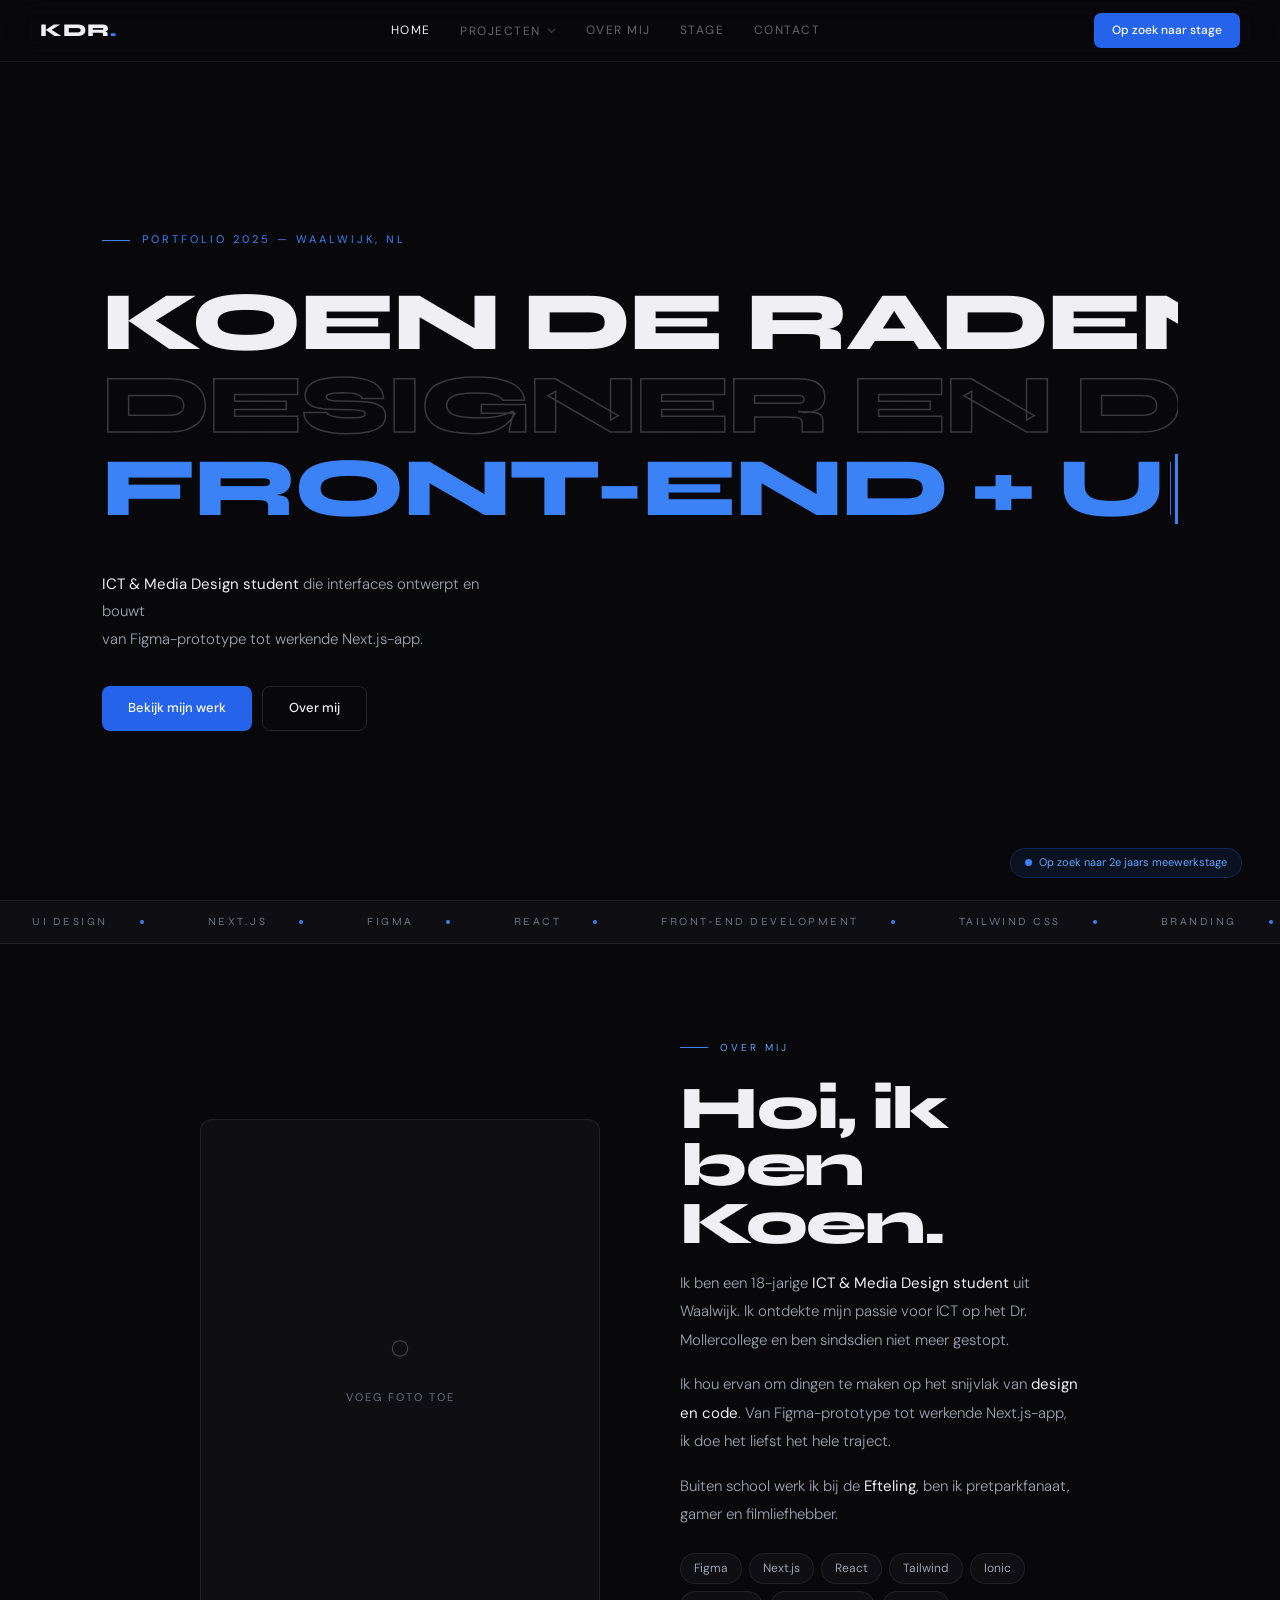
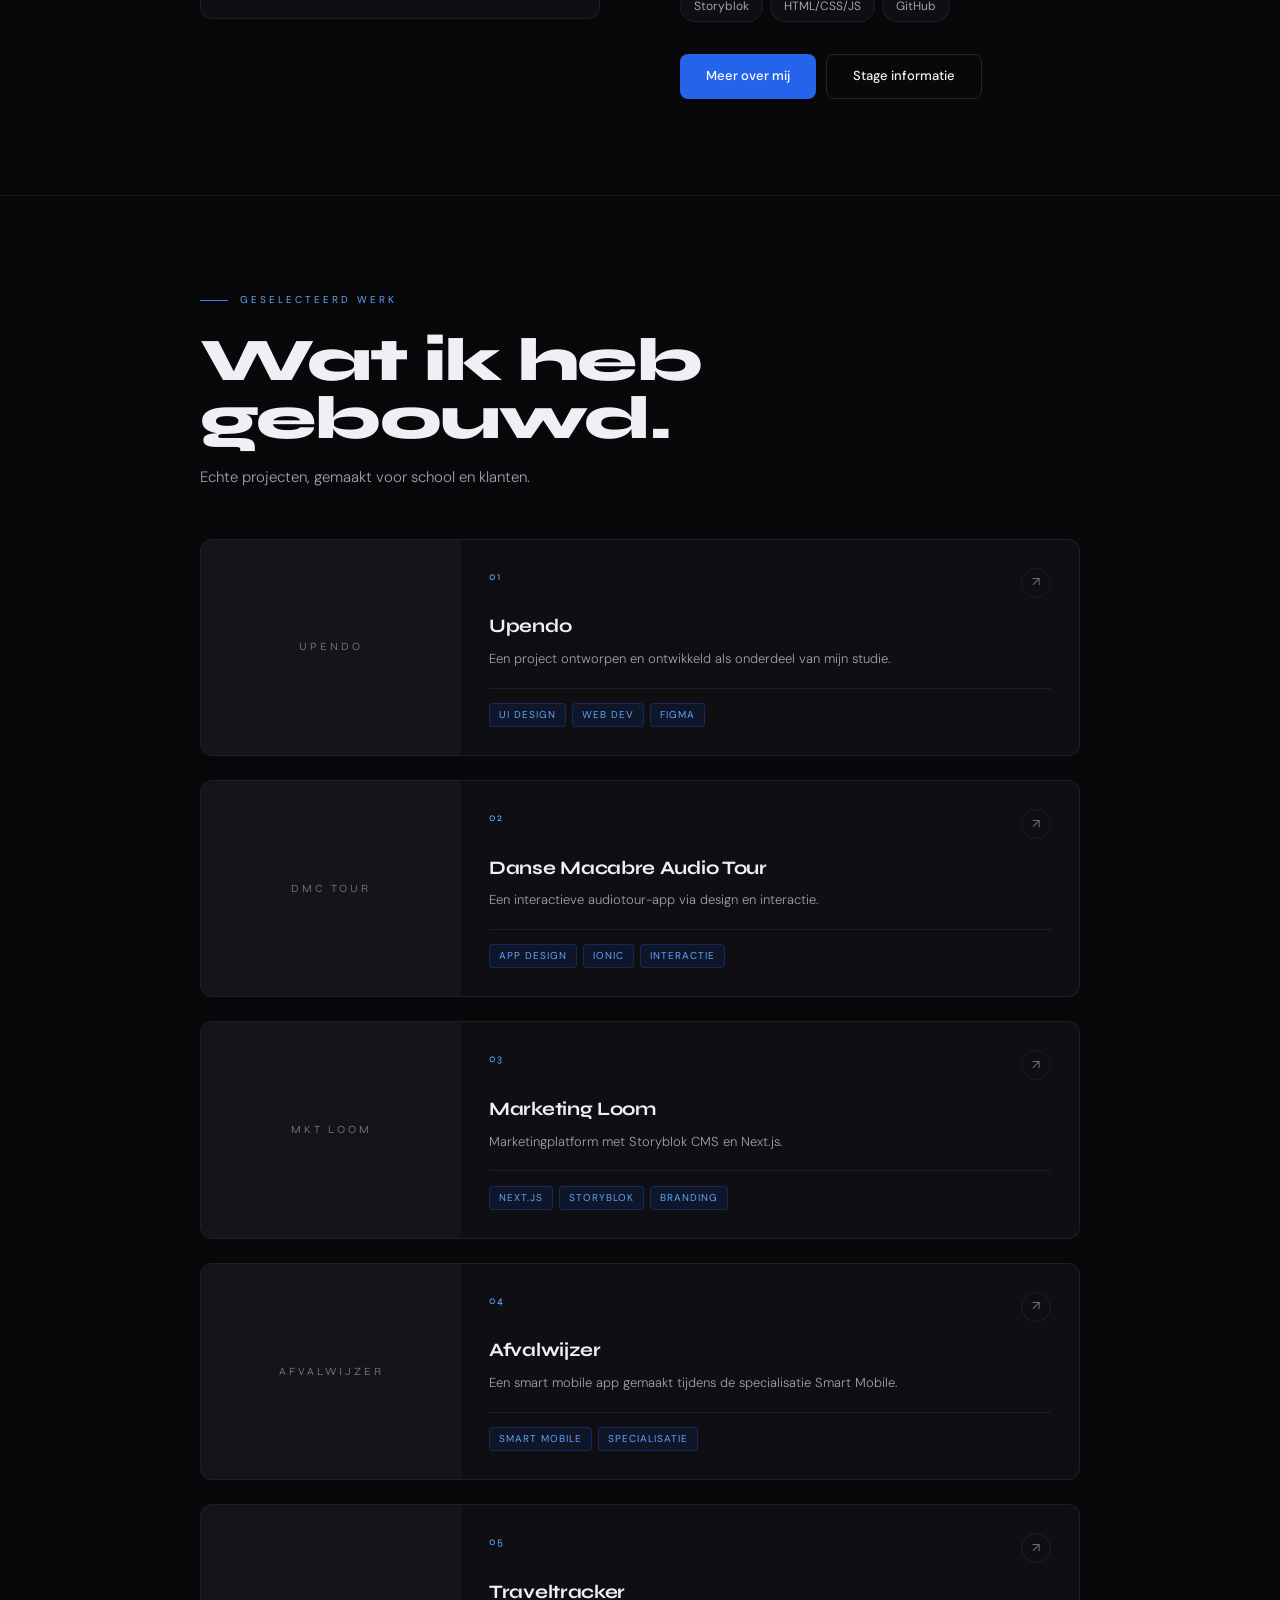
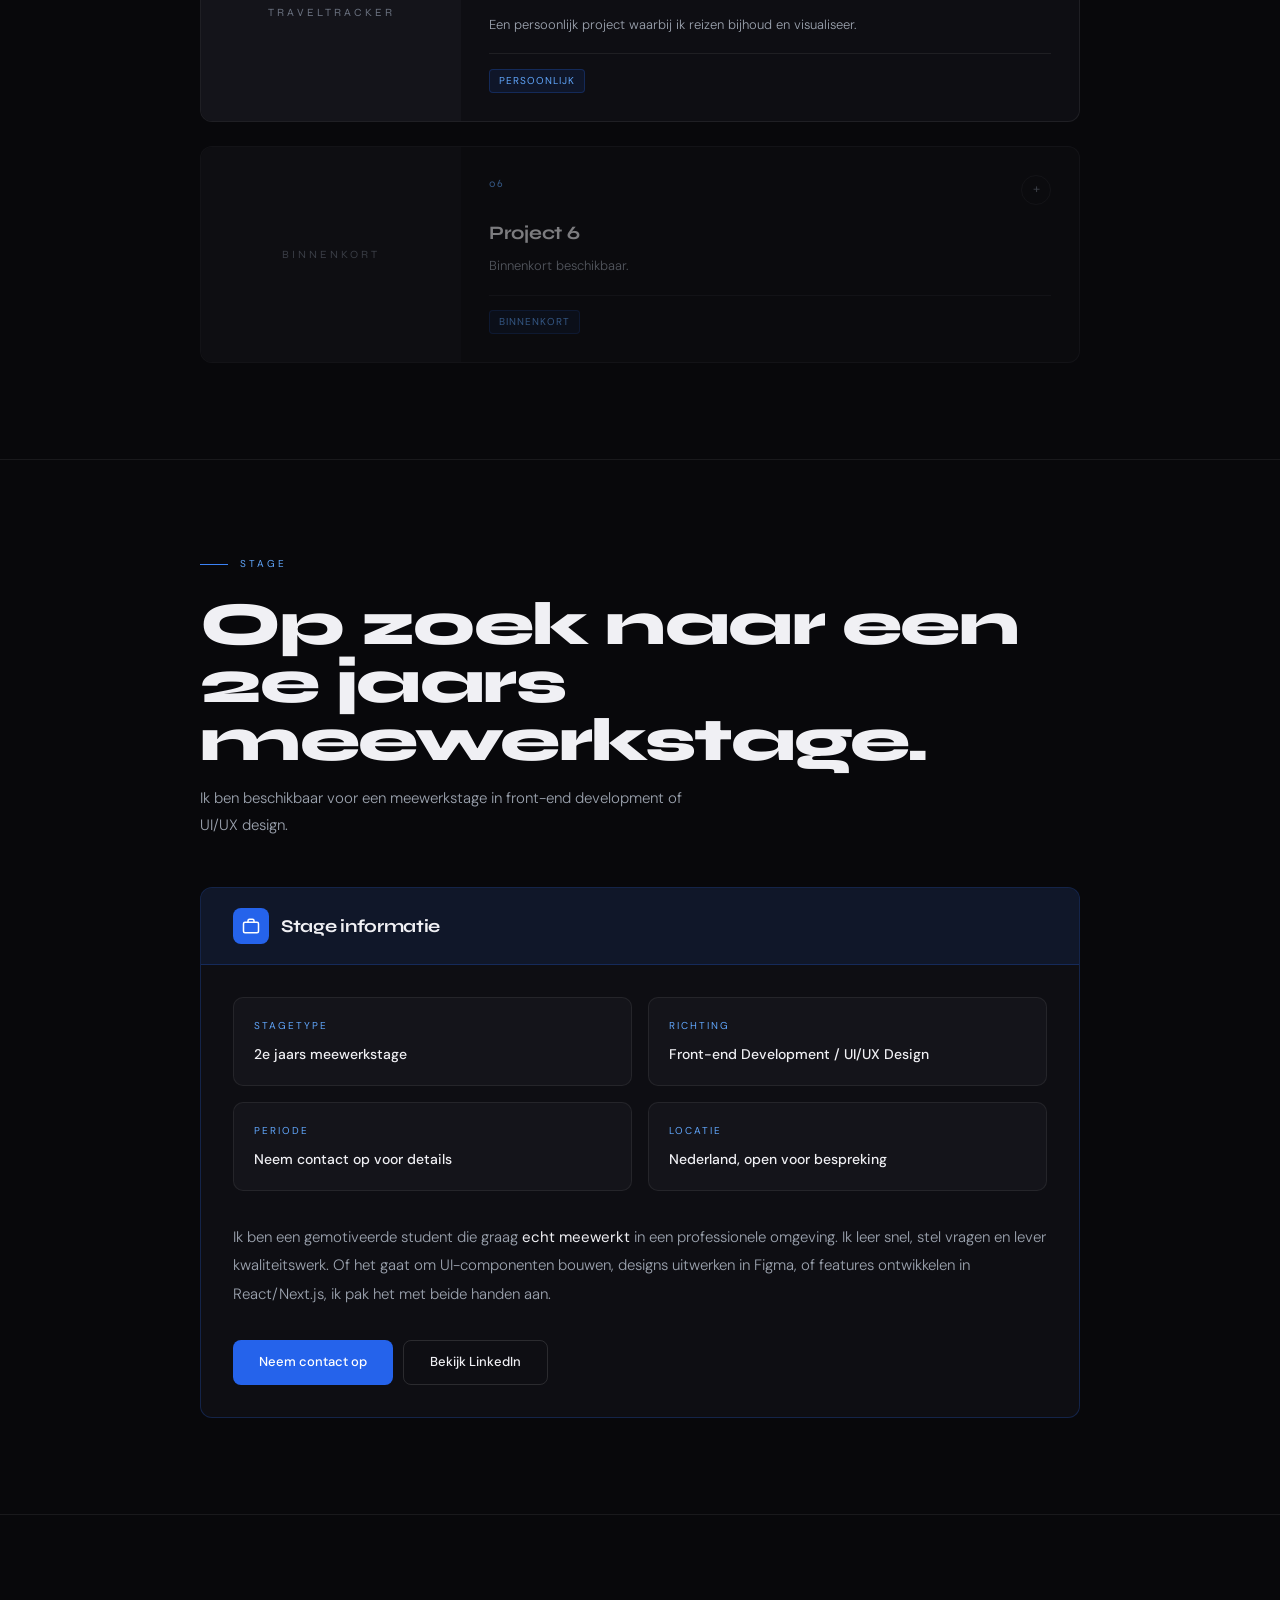
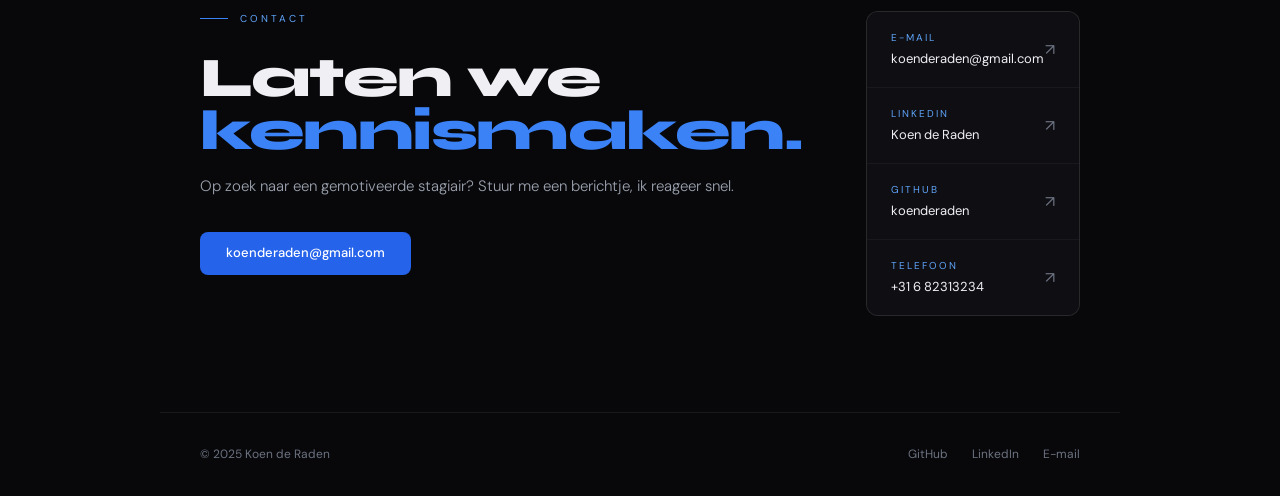
==== index.html @ 505778e0 "init: eerste opzet portfolio website" ====
<!DOCTYPE html>
<html lang="nl">
<head>
<meta charset="UTF-8"/>
<meta name="viewport" content="width=device-width,initial-scale=1.0"/>
<title>Koen de Raden — Portfolio</title>
<link rel="stylesheet" href="style.css"/>
</head>
<body>
<nav id="sitenav">
  <a href="index.html" class="nav-logo">KDR<span>.</span></a>
  <ul class="nav-links">
    <li><a href="index.html" class="active">Home</a></li>
    <li class="has-dd">
      <button class="nav-btn">Projecten<svg class="chev" viewBox="0 0 12 12" fill="none" stroke="currentColor" stroke-width="1.5"><path d="M2 4l4 4 4-4"/></svg></button>
      <div class="dropdown">
        <a href="project-upendo.html"><span class="dd-num">01</span>Upendo</a>
        <a href="project-dmcaudiotour.html"><span class="dd-num">02</span>Danse Macabre Audio Tour</a>
        <a href="project-marketingloom.html"><span class="dd-num">03</span>Marketing Loom</a>
        <div class="dd-div"></div>
        <a href="index.html#projecten"><span class="dd-num">&#8594;</span>Alle projecten</a>
      </div>
    </li>
    <li><a href="over-mij.html">Over mij</a></li>
    <li><a href="over-mij.html#stage">Stage</a></li>
    <li><a href="index.html#contact">Contact</a></li>
  </ul>
  <div class="nav-right">
    <a href="over-mij.html#stage" class="nav-stage">Op zoek naar stage</a>
    <button class="nav-ham" aria-label="Menu"><span></span><span></span><span></span></button>
  </div>
</nav>


<!-- HERO -->
<section id="hero">
  <div class="hero-label">Portfolio 2025 — Waalwijk, NL</div>
  <div class="tw-line l1"><span class="txt">KOEN DE RADEN</span></div>
  <div class="tw-line l2"><span class="txt">DESIGNER EN DEVELOPER</span></div>
  <div class="tw-line l3"><span class="txt">FRONT-END + UI/UX</span><span class="cursor"></span></div>
  <p class="hero-sub">
    <strong>ICT &amp; Media Design student</strong> die interfaces ontwerpt en bouwt<br>van Figma-prototype tot werkende Next.js-app.
  </p>
  <div class="hero-btns">
    <a href="#projecten" class="btn btn-blue">Bekijk mijn werk</a>
    <a href="#over-mij" class="btn btn-outline">Over mij</a>
  </div>
  <div class="hero-stage">
    <span class="stage-pill"><span class="stage-dot"></span>Op zoek naar 2e jaars meewerkstage</span>
  </div>
</section>

<!-- TICKER -->
<div class="ticker">
  <div class="ticker-track">
    <span class="tick">UI Design<span class="tick-dot"></span></span>
    <span class="tick">Next.js<span class="tick-dot"></span></span>
    <span class="tick">Figma<span class="tick-dot"></span></span>
    <span class="tick">React<span class="tick-dot"></span></span>
    <span class="tick">Front-end Development<span class="tick-dot"></span></span>
    <span class="tick">Tailwind CSS<span class="tick-dot"></span></span>
    <span class="tick">Branding<span class="tick-dot"></span></span>
    <span class="tick">Storyblok CMS<span class="tick-dot"></span></span>
    <span class="tick">UX Onderzoek<span class="tick-dot"></span></span>
    <span class="tick">Ionic<span class="tick-dot"></span></span>
    <span class="tick">UI Design<span class="tick-dot"></span></span>
    <span class="tick">Next.js<span class="tick-dot"></span></span>
    <span class="tick">Figma<span class="tick-dot"></span></span>
    <span class="tick">React<span class="tick-dot"></span></span>
    <span class="tick">Front-end Development<span class="tick-dot"></span></span>
    <span class="tick">Tailwind CSS<span class="tick-dot"></span></span>
    <span class="tick">Branding<span class="tick-dot"></span></span>
    <span class="tick">Storyblok CMS<span class="tick-dot"></span></span>
  </div>
</div>

<!-- OVER MIJ TEASER -->
<section id="over-mij">
  <div class="wrap">
    <div class="over-grid">
      <div class="over-photo r2">
        <img src="https://showcase-portfolio-swart.vercel.app/_next/image?url=%2Fimagekoen.png&w=1920&q=90" alt="Koen de Raden"
             onerror="this.parentElement.innerHTML='<div class=over-photo-ph><svg width=44 height=44 viewBox=&quot;0 0 40 40&quot; fill=none><circle cx=20 cy=14 r=7 stroke=#444 stroke-width=1.5/><path d=&quot;M6 36c0-7.732 6.268-14 14-14s14 6.268 14 14&quot; stroke=#444 stroke-width=1.5 stroke-linecap=round/></svg><span>Voeg foto toe</span></div>'"/>
      </div>
      <div>
        <div class="section-label r">Over mij</div>
        <h2 class="section-title r">Hoi, ik ben<br>Koen.</h2>
        <div class="over-body r">
          <p>Ik ben een 18-jarige <strong>ICT &amp; Media Design student</strong> uit Waalwijk. Ik ontdekte mijn passie voor ICT op het Dr. Mollercollege en ben sindsdien niet meer gestopt.</p>
          <p>Ik hou ervan om dingen te maken op het snijvlak van <strong>design en code</strong>. Van Figma-prototype tot werkende Next.js-app, ik doe het liefst het hele traject.</p>
          <p>Buiten school werk ik bij de <strong>Efteling</strong>, ben ik pretparkfanaat, gamer en filmliefhebber.</p>
        </div>
        <div class="chips r">
          <span class="chip">Figma</span><span class="chip">Next.js</span><span class="chip">React</span>
          <span class="chip">Tailwind</span><span class="chip">Ionic</span><span class="chip">Storyblok</span>
          <span class="chip">HTML/CSS/JS</span><span class="chip">GitHub</span>
        </div>
        <div style="display:flex;gap:10px;margin-top:2rem;flex-wrap:wrap;" class="r">
          <a href="over-mij.html" class="btn btn-blue">Meer over mij</a>
          <a href="over-mij.html#stage" class="btn btn-outline">Stage informatie</a>
        </div>
      </div>
    </div>
  </div>
</section>

<!-- PROJECTEN -->
<section id="projecten">
  <div class="wrap">
    <div class="section-label r">Geselecteerd werk</div>
    <h2 class="section-title r">Wat ik heb gebouwd.</h2>
    <p class="section-sub r">Echte projecten, gemaakt voor school en klanten.</p>
    <div class="proj-list">

      <a href="project-upendo.html" class="proj-card r">
        <div class="proj-thumb">
          <img src="https://showcase-portfolio-swart.vercel.app/_next/image?url=%2Fupendogallery.png&w=800&q=75" alt="Upendo"
               onerror="this.parentElement.innerHTML='<div class=proj-thumb-ph>UPENDO</div>'"/>
        </div>
        <div class="proj-body">
          <div class="proj-top"><span class="proj-num">01</span><span class="proj-arrow">&#8599;</span></div>
          <h3 class="proj-title">Upendo</h3>
          <p class="proj-desc">Een project ontworpen en ontwikkeld als onderdeel van mijn studie.</p>
          <div class="proj-tags"><span class="ptag">UI Design</span><span class="ptag">Web Dev</span><span class="ptag">Figma</span></div>
        </div>
      </a>

      <a href="project-dmcaudiotour.html" class="proj-card r">
        <div class="proj-thumb">
          <img src="https://showcase-portfolio-swart.vercel.app/_next/image?url=%2Fdansemacabreaudiotourgallery.png&w=800&q=75" alt="Danse Macabre Audio Tour"
               onerror="this.parentElement.innerHTML='<div class=proj-thumb-ph>DMC TOUR</div>'"/>
        </div>
        <div class="proj-body">
          <div class="proj-top"><span class="proj-num">02</span><span class="proj-arrow">&#8599;</span></div>
          <h3 class="proj-title">Danse Macabre Audio Tour</h3>
          <p class="proj-desc">Een interactieve audiotour-app via design en interactie.</p>
          <div class="proj-tags"><span class="ptag">App Design</span><span class="ptag">Ionic</span><span class="ptag">Interactie</span></div>
        </div>
      </a>

      <a href="project-marketingloom.html" class="proj-card r">
        <div class="proj-thumb">
          <img src="https://showcase-portfolio-swart.vercel.app/_next/image?url=%2Fmarketingloomgallery.png&w=800&q=75" alt="Marketing Loom"
               onerror="this.parentElement.innerHTML='<div class=proj-thumb-ph>MKT LOOM</div>'"/>
        </div>
        <div class="proj-body">
          <div class="proj-top"><span class="proj-num">03</span><span class="proj-arrow">&#8599;</span></div>
          <h3 class="proj-title">Marketing Loom</h3>
          <p class="proj-desc">Marketingplatform met Storyblok CMS en Next.js.</p>
          <div class="proj-tags"><span class="ptag">Next.js</span><span class="ptag">Storyblok</span><span class="ptag">Branding</span></div>
        </div>
      </a>

      <a href="project-afvalwijzer.html" class="proj-card r">
        <div class="proj-thumb proj-thumb-ph" style="display:flex;">AFVALWIJZER</div>
        <div class="proj-body">
          <div class="proj-top"><span class="proj-num">04</span><span class="proj-arrow">&#8599;</span></div>
          <h3 class="proj-title">Afvalwijzer</h3>
          <p class="proj-desc">Een smart mobile app gemaakt tijdens de specialisatie Smart Mobile.</p>
          <div class="proj-tags"><span class="ptag">Smart Mobile</span><span class="ptag">Specialisatie</span></div>
        </div>
      </a>

      <a href="project-traveltracker.html" class="proj-card r">
        <div class="proj-thumb proj-thumb-ph" style="display:flex;">TRAVELTRACKER</div>
        <div class="proj-body">
          <div class="proj-top"><span class="proj-num">05</span><span class="proj-arrow">&#8599;</span></div>
          <h3 class="proj-title">Traveltracker</h3>
          <p class="proj-desc">Een persoonlijk project waarbij ik reizen bijhoud en visualiseer.</p>
          <div class="proj-tags"><span class="ptag">Persoonlijk</span></div>
        </div>
      </a>

      <a href="project-6.html" class="proj-card r" style="opacity:.5;">
        <div class="proj-thumb proj-thumb-ph" style="display:flex;">Binnenkort</div>
        <div class="proj-body">
          <div class="proj-top"><span class="proj-num">06</span><span class="proj-arrow">+</span></div>
          <h3 class="proj-title">Project 6</h3>
          <p class="proj-desc">Binnenkort beschikbaar.</p>
          <div class="proj-tags"><span class="ptag">Binnenkort</span></div>
        </div>
      </a>

    </div>
  </div>
</section>

<!-- STAGE -->
<section id="stage">
  <div class="wrap">
    <div class="section-label r">Stage</div>
    <h2 class="section-title r">Op zoek naar een<br>2e jaars meewerkstage.</h2>
    <p class="section-sub r">Ik ben beschikbaar voor een meewerkstage in front-end development of UI/UX design.</p>
    <div class="stage-box r">
      <div class="stage-box-head">
        <div class="stage-icon">
          <svg width="18" height="18" viewBox="0 0 24 24" fill="none" stroke="#fff" stroke-width="2" stroke-linecap="round"><rect x="2" y="7" width="20" height="14" rx="2"/><path d="M16 7V5a2 2 0 00-2-2h-4a2 2 0 00-2 2v2"/></svg>
        </div>
        <h3>Stage informatie</h3>
      </div>
      <div class="stage-body">
        <div class="stage-grid">
          <div class="stage-card"><div class="stage-card-label">Stagetype</div><div class="stage-card-val">2e jaars meewerkstage</div></div>
          <div class="stage-card"><div class="stage-card-label">Richting</div><div class="stage-card-val">Front-end Development / UI/UX Design</div></div>
          <div class="stage-card"><div class="stage-card-label">Periode</div><div class="stage-card-val">Neem contact op voor details</div></div>
          <div class="stage-card"><div class="stage-card-label">Locatie</div><div class="stage-card-val">Nederland, open voor bespreking</div></div>
        </div>
        <p class="stage-desc">Ik ben een gemotiveerde student die graag <strong>echt meewerkt</strong> in een professionele omgeving. Ik leer snel, stel vragen en lever kwaliteitswerk. Of het gaat om UI-componenten bouwen, designs uitwerken in Figma, of features ontwikkelen in React/Next.js, ik pak het met beide handen aan.</p>
        <div style="display:flex;gap:10px;flex-wrap:wrap;">
          <a href="mailto:koenderaden@gmail.com" class="btn btn-blue">Neem contact op</a>
          <a href="https://www.linkedin.com/in/koen-de-raden-b5a797320" class="btn btn-outline" target="_blank">Bekijk LinkedIn</a>
        </div>
      </div>
    </div>
  </div>
</section>

<!-- CONTACT -->
<section id="contact">
  <div class="wrap">
    <div class="contact-grid">
      <div>
        <div class="section-label r">Contact</div>
        <h2 class="contact-title r">Laten we<br><em>kennismaken.</em></h2>
        <p class="contact-sub r">Op zoek naar een gemotiveerde stagiair? Stuur me een berichtje, ik reageer snel.</p>
        <a href="mailto:koenderaden@gmail.com" class="btn btn-blue r">koenderaden@gmail.com</a>
      </div>
      <div class="contact-links r">
        <a href="mailto:koenderaden@gmail.com" class="c-row">
          <div><span class="c-lbl">E-mail</span>koenderaden@gmail.com</div><span class="c-arr">&#8599;</span>
        </a>
        <a href="https://www.linkedin.com/in/koen-de-raden-b5a797320" class="c-row" target="_blank">
          <div><span class="c-lbl">LinkedIn</span>Koen de Raden</div><span class="c-arr">&#8599;</span>
        </a>
        <a href="https://github.com/koenderaden" class="c-row" target="_blank">
          <div><span class="c-lbl">GitHub</span>koenderaden</div><span class="c-arr">&#8599;</span>
        </a>
        <a href="tel:+31682313234" class="c-row">
          <div><span class="c-lbl">Telefoon</span>+31 6 82313234</div><span class="c-arr">&#8599;</span>
        </a>
      </div>
    </div>
  </div>
</section>

<footer>
  <span>&#169; 2025 Koen de Raden</span>
  <div style="display:flex;gap:1.5rem;">
    <a href="https://github.com/koenderaden" target="_blank">GitHub</a>
    <a href="https://www.linkedin.com/in/koen-de-raden-b5a797320" target="_blank">LinkedIn</a>
    <a href="mailto:koenderaden@gmail.com">E-mail</a>
  </div>
</footer>

<script>
// Hamburger
var ham = document.querySelector('.nav-ham');
var nl = document.querySelector('.nav-links');
if(ham) ham.addEventListener('click',function(){nl.classList.toggle('open');});

// Scroll reveal
var revEls = document.querySelectorAll('.r,.r2');
var io = new IntersectionObserver(function(entries){
  entries.forEach(function(e,i){
    if(e.isIntersecting){
      setTimeout(function(){e.target.classList.add('in');},i*70);
      io.unobserve(e.target);
    }
  });
},{threshold:0.08});
revEls.forEach(function(el){io.observe(el);});

// Skill bars
document.querySelectorAll('.sbar-fill').forEach(function(bar){
  var o=new IntersectionObserver(function(entries){
    entries.forEach(function(e){
      if(e.isIntersecting){setTimeout(function(){bar.style.width=bar.dataset.w+'%';},200);o.unobserve(bar);}
    });
  },{threshold:0.5});
  o.observe(bar);
});
</script>

</body>
</html>
---- style.css ----
/* KOEN DE RADEN — Portfolio Stylesheet */

@import url('https://fonts.googleapis.com/css2?family=Syne:wght@700;800&family=DM+Sans:ital,opsz,wght@0,9..40,300;0,9..40,400;0,9..40,500;1,9..40,300&display=swap');


*,*::before,*::after{box-sizing:border-box;margin:0;padding:0}
:root{
  --bg:#08080b;
  --bg2:#0e0e13;
  --bg3:#14141a;
  --bg4:#1a1a22;
  --blue:#2563eb;
  --blue2:#3b82f6;
  --blue3:#60a5fa;
  --bluedim:rgba(37,99,235,0.1);
  --blueborder:rgba(37,99,235,0.25);
  --text:#f0f0f4;
  --muted:#6b7280;
  --muted2:#9ca3af;
  --border:rgba(255,255,255,0.07);
  --border2:rgba(255,255,255,0.12);
  --r:12px;
  --max:960px;
  --fh:'Syne',sans-serif;
  --fb:'DM Sans',sans-serif;
}
html{scroll-behavior:smooth;}
body{font-family:var(--fb);background:var(--bg);color:var(--text);line-height:1.6;overflow-x:hidden;-webkit-font-smoothing:antialiased;}
body::before{content:'';position:fixed;inset:0;background-image:radial-gradient(rgba(255,255,255,0.02) 1px,transparent 1px);background-size:32px 32px;pointer-events:none;z-index:0;}
*{position:relative;z-index:1;}

@keyframes glow{0%,100%{box-shadow:0 0 0 0 rgba(59,130,246,.35)}50%{box-shadow:0 0 0 6px transparent}}
@keyframes marquee{from{transform:translateX(0)}to{transform:translateX(-50%)}}
@keyframes marquee-rev{from{transform:translateX(-50%)}to{transform:translateX(0)}}
@keyframes slideup{from{opacity:0;transform:translateY(24px)}to{opacity:1;transform:translateY(0)}}
@keyframes fadein{from{opacity:0}to{opacity:1}}
@keyframes blink{0%,100%{opacity:1}50%{opacity:0}}
@keyframes typewriter{from{width:0}to{width:100%}}
@keyframes rotatering{from{transform:rotate(0deg)}to{transform:rotate(360deg)}}

/* NAV */
nav#sitenav{
  position:fixed;top:0;left:0;right:0;z-index:500;
  height:62px;display:flex;justify-content:space-between;align-items:center;
  padding:0 2.5rem;
  background:rgba(8,8,11,0.88);
  backdrop-filter:blur(20px);
  border-bottom:1px solid var(--border);
}
.nav-logo{font-family:var(--fh);font-size:18px;font-weight:800;text-decoration:none;color:var(--text);letter-spacing:1px;}
.nav-logo span{color:var(--blue2);}
.nav-links{display:flex;align-items:center;gap:.2rem;list-style:none;}
.nav-links > li{position:relative;}
.nav-links a,.nav-btn{
  font-size:12px;color:rgba(255,255,255,.38);text-decoration:none;
  letter-spacing:1.5px;text-transform:uppercase;
  padding:7px 13px;border-radius:6px;
  transition:color .2s,background .2s;
  background:none;border:none;cursor:pointer;
  font-family:var(--fb);display:flex;align-items:center;gap:5px;
  white-space:nowrap;
}
.nav-links a:hover,.nav-btn:hover{color:var(--text);background:rgba(255,255,255,.05);}
.nav-links a.active{color:var(--text);}
.chev{width:11px;height:11px;opacity:.5;transition:transform .25s;flex-shrink:0;}
.has-dd:hover .chev{transform:rotate(180deg);}
.dropdown{
  position:absolute;top:calc(100% + 8px);left:0;
  min-width:220px;
  background:#0f0f16;
  border:1px solid var(--border2);
  border-radius:var(--r);padding:6px;
  opacity:0;visibility:hidden;pointer-events:none;
  transform:translateY(-6px);
  transition:all .2s;
  box-shadow:0 16px 40px rgba(0,0,0,.6);
}
.has-dd:hover .dropdown{opacity:1;visibility:visible;pointer-events:auto;transform:translateY(0);}
.dropdown a{
  display:flex;align-items:center;gap:10px;
  padding:9px 12px;border-radius:8px;
  font-size:13px;color:rgba(255,255,255,.5);
  text-decoration:none;letter-spacing:0;text-transform:none;
  transition:background .15s,color .15s;
}
.dropdown a:hover{background:var(--bg3);color:var(--text);}
.dd-num{font-size:10px;color:var(--blue3);min-width:18px;letter-spacing:1px;}
.dd-div{height:1px;background:var(--border);margin:4px 0;}
.nav-right{display:flex;align-items:center;gap:10px;}
.nav-stage{
  font-size:12px;font-weight:500;padding:8px 18px;
  border-radius:7px;background:var(--blue);color:#fff;
  text-decoration:none;transition:background .2s,transform .2s;
  white-space:nowrap;
}
.nav-stage:hover{background:var(--blue2);transform:translateY(-1px);}
.nav-ham{display:none;flex-direction:column;gap:5px;background:none;border:none;cursor:pointer;padding:4px;}
.nav-ham span{display:block;width:22px;height:1.5px;background:rgba(255,255,255,.6);border-radius:2px;transition:all .3s;}
@media(max-width:768px){
  nav#sitenav{padding:0 1.25rem;}
  .nav-links{
    display:none;position:fixed;top:62px;left:0;right:0;
    background:rgba(8,8,11,.98);flex-direction:column;align-items:stretch;
    padding:1rem;border-bottom:1px solid var(--border);z-index:499;
    max-height:calc(100vh - 62px);overflow-y:auto;
  }
  .nav-links.open{display:flex;}
  .nav-stage{font-size:11px;padding:7px 13px;}
  .nav-ham{display:flex;}
  .dropdown{position:static;opacity:1;visibility:visible;pointer-events:auto;transform:none;background:transparent;border:none;box-shadow:none;padding:0 0 0 1rem;}
}

/* SECTIONS */
.wrap{max-width:var(--max);margin:0 auto;padding:6rem 2.5rem;}
.section-label{font-size:10px;letter-spacing:3px;text-transform:uppercase;color:var(--blue3);display:flex;align-items:center;gap:12px;margin-bottom:1.5rem;}
.section-label::before{content:'';display:block;width:28px;height:1px;background:var(--blue2);}
.section-title{font-family:var(--fh);font-size:clamp(2rem,5vw,3.8rem);font-weight:800;letter-spacing:-1.5px;line-height:.95;margin-bottom:1rem;}
.section-sub{font-size:15px;color:var(--muted2);font-weight:300;line-height:1.8;max-width:520px;}

/* BUTTONS */
.btn{display:inline-flex;align-items:center;gap:8px;padding:11px 26px;border-radius:8px;font-size:13px;font-weight:500;text-decoration:none;transition:all .22s;cursor:pointer;border:none;font-family:var(--fb);}
.btn-blue{background:var(--blue);color:#fff;}
.btn-blue:hover{background:var(--blue2);transform:translateY(-1px);}
.btn-outline{background:transparent;color:var(--text);border:1px solid var(--border2);}
.btn-outline:hover{border-color:rgba(255,255,255,.25);background:rgba(255,255,255,.04);}

/* CARDS */
.card{background:var(--bg2);border:1px solid var(--border);border-radius:var(--r);transition:border-color .2s;}
.card:hover{border-color:var(--border2);}

/* TICKER */
.ticker{border-top:1px solid var(--border);border-bottom:1px solid var(--border);background:var(--bg2);overflow:hidden;padding:12px 0;}
.ticker-track{display:flex;white-space:nowrap;animation:marquee 26s linear infinite;}
.ticker-track.rev{animation:marquee-rev 28s linear infinite;}
.tick{font-family:var(--fh);font-size:11px;letter-spacing:2.5px;text-transform:uppercase;color:var(--muted);padding:0 2rem;display:flex;align-items:center;gap:2rem;}
.tick-dot{width:4px;height:4px;border-radius:50%;background:var(--blue2);flex-shrink:0;}

/* SCROLL REVEAL */
.r{opacity:0;transform:translateY(22px);transition:opacity .65s ease,transform .65s ease;}
.r.in{opacity:1;transform:none;}
.r2{opacity:0;transform:translateX(-20px);transition:opacity .6s ease,transform .6s ease;}
.r2.in{opacity:1;transform:none;}

/* STAGE PILL */
.stage-pill{display:inline-flex;align-items:center;gap:7px;background:rgba(37,99,235,.1);border:1px solid var(--blueborder);border-radius:50px;padding:5px 14px;font-size:11px;color:var(--blue3);}
.stage-dot{width:7px;height:7px;border-radius:50%;background:var(--blue2);animation:glow 2.5s infinite;flex-shrink:0;}

/* SKILL BARS */
.sbar{display:grid;grid-template-columns:150px 1fr 36px;align-items:center;gap:1rem;margin-bottom:12px;}
.sbar-name{font-size:13px;color:var(--muted2);}
.sbar-track{height:2px;background:rgba(255,255,255,.07);border-radius:50px;overflow:hidden;}
.sbar-fill{height:100%;border-radius:50px;background:linear-gradient(90deg,var(--blue),var(--blue2));width:0;transition:width 1.2s cubic-bezier(.4,0,.2,1);}
.sbar-pct{font-size:11px;color:var(--muted);text-align:right;}

/* TECH BADGES */
.tech-row{display:flex;flex-wrap:wrap;gap:8px;}
.tech{display:flex;align-items:center;gap:8px;background:var(--bg2);border:1px solid var(--border);border-radius:8px;padding:8px 14px;font-size:12px;color:var(--muted2);transition:all .2s;}
.tech:hover{border-color:var(--blueborder);color:var(--blue3);background:var(--bluedim);}
.tech img{width:16px;height:16px;object-fit:contain;filter:grayscale(1) brightness(1.8);opacity:.5;transition:all .2s;}
.tech:hover img{filter:none;opacity:1;}

/* FOOTER */
footer{border-top:1px solid var(--border);max-width:var(--max);margin:0 auto;padding:2rem 2.5rem;display:flex;justify-content:space-between;align-items:center;font-size:12px;color:var(--muted);flex-wrap:wrap;gap:1rem;}
footer a{color:var(--muted);text-decoration:none;transition:color .2s;}
footer a:hover{color:var(--blue3);}

@media(max-width:768px){
  .wrap{padding:4rem 1.5rem;}
  .sbar{grid-template-columns:110px 1fr 30px;}
}

/* HERO */
#hero{
  width:100vw;min-height:100vh;
  padding-top:62px;
  display:flex;flex-direction:column;justify-content:center;
  padding-left:8vw;padding-right:8vw;
  overflow:hidden;
}
.hero-label{font-size:11px;letter-spacing:3px;text-transform:uppercase;color:var(--blue2);margin-bottom:2rem;opacity:0;animation:fadein .5s .3s both;display:flex;align-items:center;gap:12px;}
.hero-label::before{content:'';display:block;width:28px;height:1px;background:var(--blue2);}
.tw-line{font-family:var(--fh);font-size:clamp(2.8rem,6.5vw,6rem);font-weight:800;letter-spacing:-2px;line-height:1.0;overflow:hidden;display:flex;align-items:center;}
.tw-line .txt{overflow:hidden;white-space:nowrap;display:inline-block;}
.l1 .txt{animation:typewriter .55s steps(30) .7s both;}
.l2 .txt{animation:typewriter .5s steps(30) 1.35s both;color:transparent;-webkit-text-stroke:1.5px rgba(255,255,255,.2);}
.l3 .txt{animation:typewriter .55s steps(30) 1.95s both;color:var(--blue2);}
.cursor{display:inline-block;width:3px;height:.85em;background:var(--blue2);margin-left:4px;animation:blink .7s step-end infinite;vertical-align:middle;flex-shrink:0;}
.hero-sub{margin-top:2.5rem;font-size:15px;color:var(--muted2);font-weight:300;line-height:1.85;max-width:400px;opacity:0;animation:fadein .6s 2.8s both;}
.hero-sub strong{color:var(--text);font-weight:400;}
.hero-btns{display:flex;gap:10px;margin-top:2rem;flex-wrap:wrap;opacity:0;animation:fadein .5s 3s both;}
.hero-stage{position:fixed;bottom:2.5vh;right:3vw;opacity:0;animation:fadein .5s 3.2s both;z-index:100;}

/* OVER MIJ TEASER */
#over-teaser{border-top:1px solid var(--border);}
.over-grid{display:grid;grid-template-columns:1fr 1fr;gap:5rem;align-items:center;}
.over-photo{aspect-ratio:4/5;border-radius:var(--r);overflow:hidden;background:var(--bg2);border:1px solid var(--border);}
.over-photo img{width:100%;height:100%;object-fit:cover;object-position:center top;display:block;filter:grayscale(.2) contrast(1.08);transition:filter .4s;}
.over-photo:hover img{filter:grayscale(0) contrast(1.05);}
.over-photo-ph{width:100%;height:100%;display:flex;flex-direction:column;align-items:center;justify-content:center;gap:12px;color:var(--muted);font-size:11px;letter-spacing:2px;text-transform:uppercase;}
.over-body{font-size:15px;color:var(--muted2);line-height:1.9;font-weight:300;}
.over-body p+p{margin-top:1rem;}
.over-body strong{color:var(--text);font-weight:400;}
.chips{display:flex;flex-wrap:wrap;gap:7px;margin-top:1.5rem;}
.chip{font-size:12px;padding:5px 13px;border-radius:50px;border:1px solid var(--border);color:var(--muted2);transition:all .2s;background:var(--bg2);}
.chip:hover{border-color:var(--blueborder);color:var(--blue3);}

/* PROJECTEN */
#projecten{border-top:1px solid var(--border);}
.proj-list{display:flex;flex-direction:column;gap:1.5rem;margin-top:3rem;}
.proj-card{
  background:var(--bg2);border:1px solid var(--border);border-radius:var(--r);
  overflow:hidden;text-decoration:none;color:inherit;
  display:grid;grid-template-columns:260px 1fr;
  transition:border-color .25s,transform .25s;
}
.proj-card:hover{border-color:var(--border2);transform:translateY(-3px);}
.proj-thumb{overflow:hidden;background:var(--bg3);position:relative;}
.proj-thumb img{width:100%;height:100%;object-fit:cover;display:block;filter:grayscale(.35) contrast(1.05);transition:transform .5s,filter .4s;}
.proj-card:hover .proj-thumb img{transform:scale(1.05);filter:grayscale(0) contrast(1.05);}
.proj-thumb-ph{width:100%;height:100%;min-height:180px;display:flex;align-items:center;justify-content:center;font-family:var(--fh);font-size:11px;letter-spacing:3px;text-transform:uppercase;color:var(--muted);}
.proj-body{padding:1.75rem;display:flex;flex-direction:column;}
.proj-top{display:flex;justify-content:space-between;align-items:flex-start;margin-bottom:.85rem;}
.proj-num{font-family:var(--fh);font-size:11px;color:var(--blue3);letter-spacing:2px;}
.proj-arrow{width:30px;height:30px;border-radius:50%;border:1px solid var(--border);display:flex;align-items:center;justify-content:center;font-size:13px;color:var(--muted);transition:all .25s;flex-shrink:0;}
.proj-card:hover .proj-arrow{background:var(--blue);color:#fff;border-color:var(--blue);transform:rotate(-45deg);}
.proj-title{font-family:var(--fh);font-size:19px;font-weight:700;letter-spacing:-.3px;margin-bottom:.4rem;}
.proj-desc{font-size:13px;color:var(--muted2);line-height:1.7;font-weight:300;flex:1;}
.proj-tags{display:flex;gap:6px;flex-wrap:wrap;margin-top:1.1rem;padding-top:.9rem;border-top:1px solid var(--border);}
.ptag{font-size:10px;letter-spacing:1px;text-transform:uppercase;padding:3px 9px;border-radius:4px;background:var(--bluedim);color:var(--blue3);border:1px solid var(--blueborder);}

/* STAGE */
#stage{border-top:1px solid var(--border);}
.stage-box{background:var(--bg2);border:1px solid var(--blueborder);border-radius:var(--r);overflow:hidden;margin-top:3rem;}
.stage-box-head{background:rgba(37,99,235,.1);border-bottom:1px solid var(--blueborder);padding:1.25rem 2rem;display:flex;align-items:center;gap:12px;}
.stage-box-head h3{font-family:var(--fh);font-size:18px;font-weight:700;letter-spacing:-.3px;}
.stage-icon{width:36px;height:36px;border-radius:8px;background:var(--blue);display:flex;align-items:center;justify-content:center;flex-shrink:0;}
.stage-body{padding:2rem;}
.stage-grid{display:grid;grid-template-columns:1fr 1fr;gap:1rem;margin-bottom:2rem;}
.stage-card{background:var(--bg3);border:1px solid var(--border);border-radius:10px;padding:1.25rem;}
.stage-card-label{font-size:10px;letter-spacing:2px;text-transform:uppercase;color:var(--blue3);margin-bottom:.6rem;}
.stage-card-val{font-size:14px;font-weight:500;line-height:1.5;}
.stage-desc{font-size:15px;color:var(--muted2);line-height:1.9;font-weight:300;margin-bottom:2rem;}
.stage-desc strong{color:var(--text);font-weight:400;}

/* CONTACT */
#contact{border-top:1px solid var(--border);}
.contact-grid{display:grid;grid-template-columns:1fr 1fr;gap:4rem;align-items:start;}
.contact-title{font-family:var(--fh);font-size:clamp(2rem,4.5vw,3.5rem);font-weight:800;letter-spacing:-1.5px;line-height:.95;margin-bottom:1rem;}
.contact-title em{color:var(--blue2);font-style:normal;}
.contact-sub{font-size:15px;color:var(--muted2);font-weight:300;line-height:1.8;margin-bottom:2rem;}
.contact-links{display:flex;flex-direction:column;gap:1px;background:var(--border);border:1px solid var(--border);border-radius:var(--r);overflow:hidden;}
.c-row{display:flex;justify-content:space-between;align-items:center;padding:1.1rem 1.5rem;background:var(--bg2);text-decoration:none;color:var(--text);font-size:13px;transition:background .2s;}
.c-row:hover{background:var(--bg3);}
.c-lbl{font-size:10px;letter-spacing:2px;text-transform:uppercase;color:var(--blue3);margin-bottom:3px;display:block;}
.c-arr{font-size:16px;color:var(--muted);transition:all .25s;}
.c-row:hover .c-arr{color:var(--blue3);transform:translate(2px,-2px);}

@media(max-width:768px){
  #hero{padding-left:1.5rem;padding-right:1.5rem;}
  .over-grid{grid-template-columns:1fr;}
  .over-photo{order:-1;max-height:50vw;}
  .proj-card{grid-template-columns:1fr;}
  .proj-thumb{min-height:180px;}
  .stage-grid{grid-template-columns:1fr;}
  .contact-grid{grid-template-columns:1fr;}
}
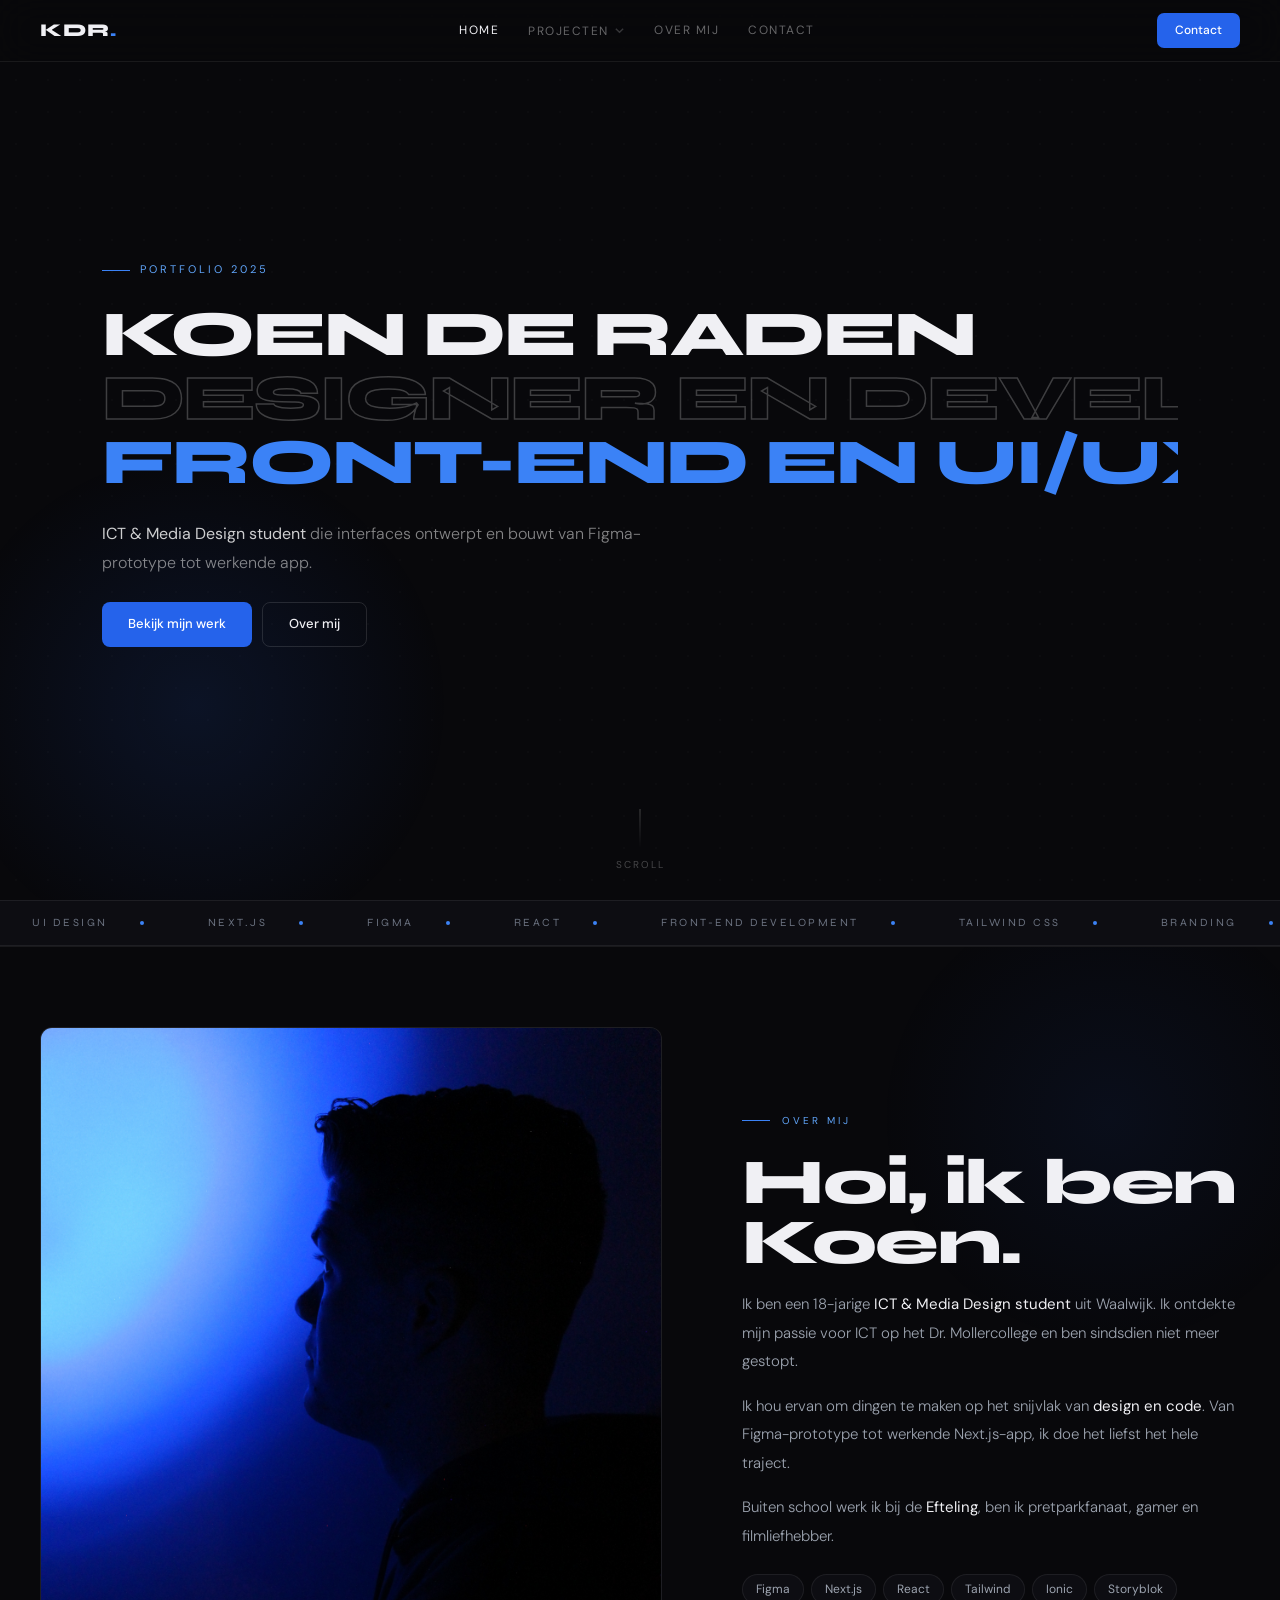
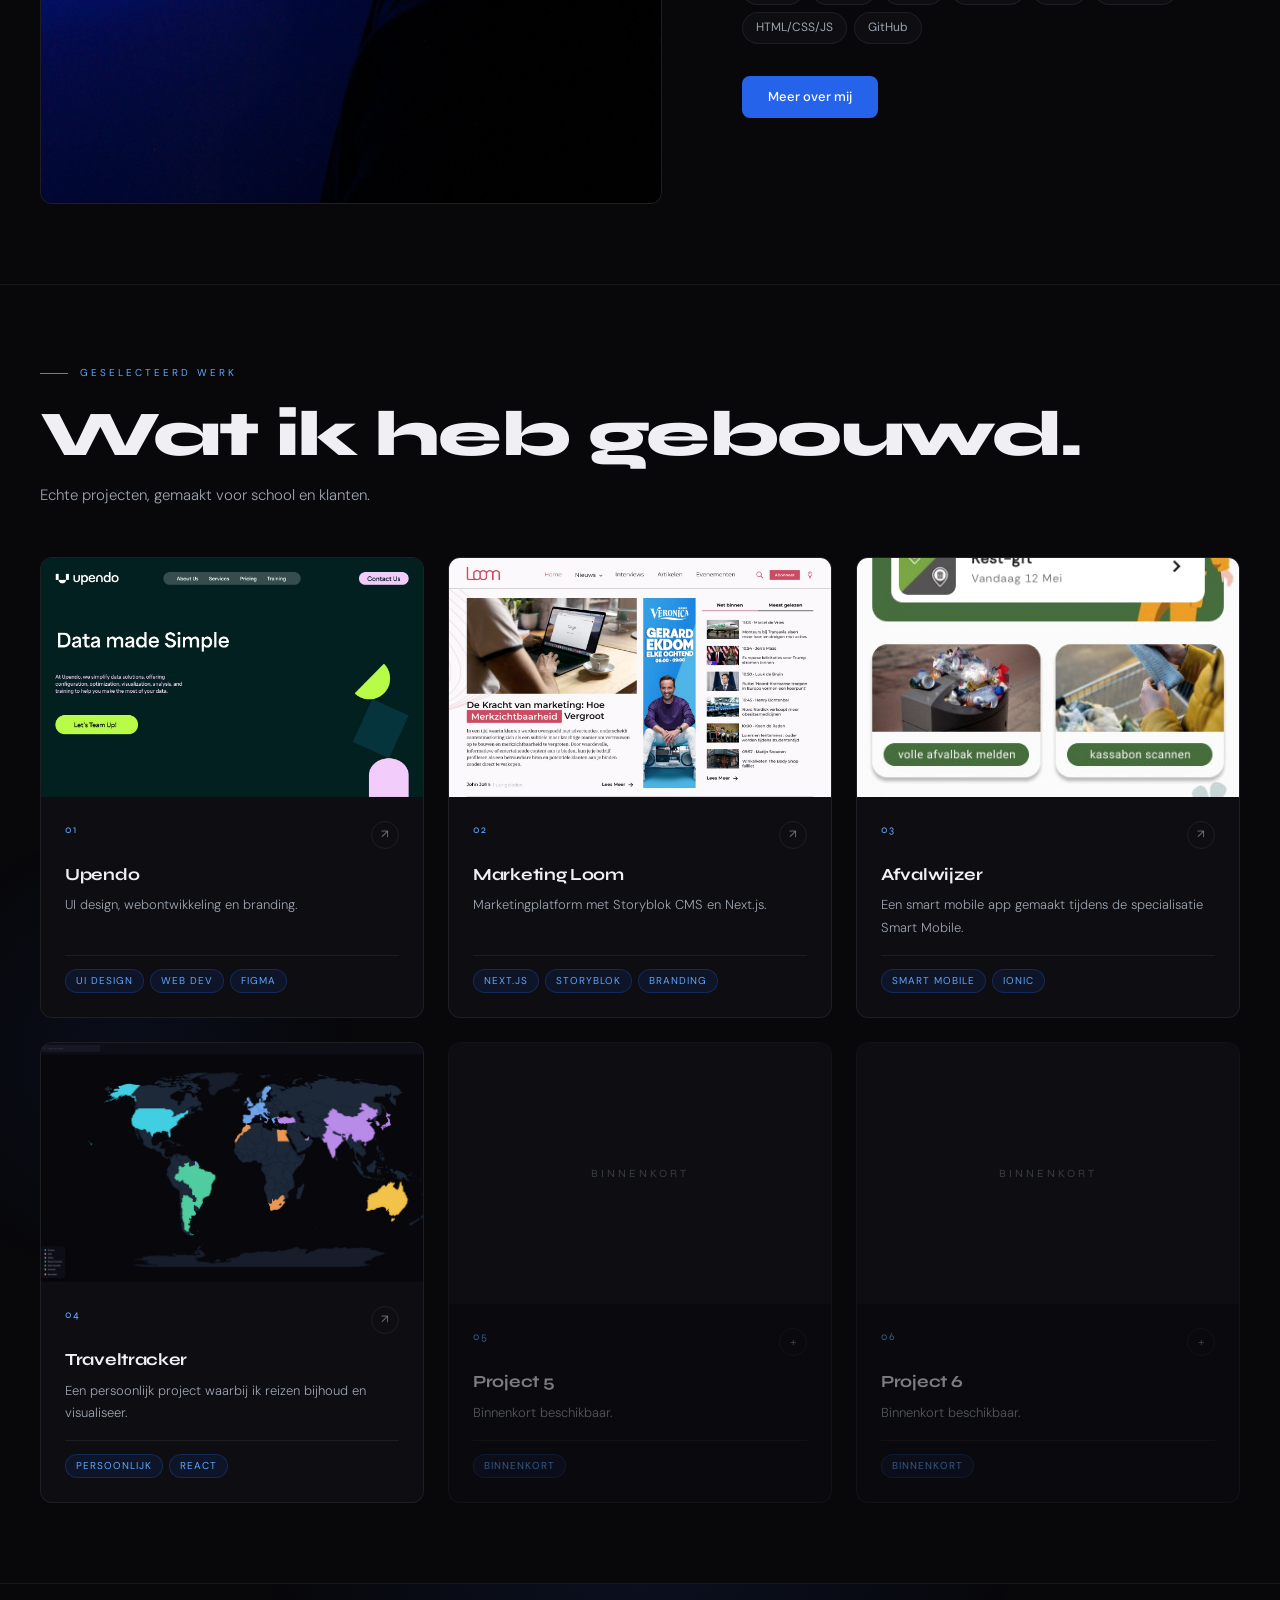
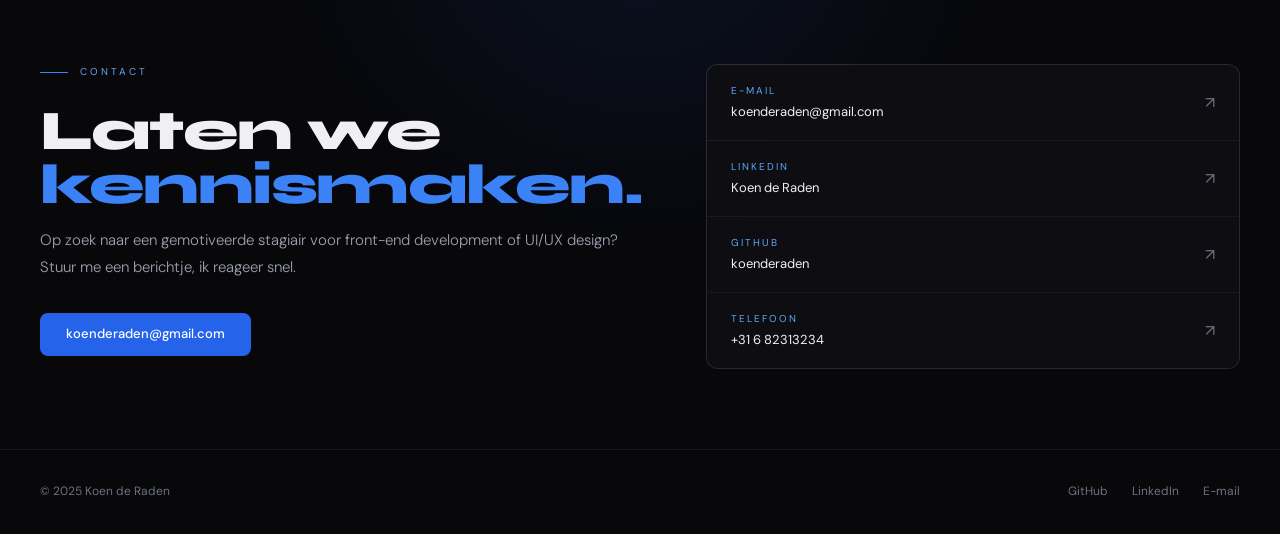
==== commit f6fcdd06: "fix: layout en styling verbeterd op alle paginas" ====
--- a/index.html
+++ b/index.html
@@ -7,6 +7,7 @@
 <link rel="stylesheet" href="style.css"/>
 </head>
 <body>
+
 <nav id="sitenav">
   <a href="index.html" class="nav-logo">KDR<span>.</span></a>
   <ul class="nav-links">
@@ -15,39 +16,43 @@
       <button class="nav-btn">Projecten<svg class="chev" viewBox="0 0 12 12" fill="none" stroke="currentColor" stroke-width="1.5"><path d="M2 4l4 4 4-4"/></svg></button>
       <div class="dropdown">
         <a href="project-upendo.html"><span class="dd-num">01</span>Upendo</a>
-        <a href="project-dmcaudiotour.html"><span class="dd-num">02</span>Danse Macabre Audio Tour</a>
-        <a href="project-marketingloom.html"><span class="dd-num">03</span>Marketing Loom</a>
+        <a href="project-marketingloom.html"><span class="dd-num">02</span>Marketing Loom</a>
+        <a href="project-afvalwijzer.html"><span class="dd-num">03</span>Afvalwijzer</a>
+        <a href="project-traveltracker.html"><span class="dd-num">04</span>Traveltracker</a>
+        <a href="project-5.html"><span class="dd-num">05</span>Project 5</a>
+        <a href="project-6.html"><span class="dd-num">06</span>Project 6</a>
         <div class="dd-div"></div>
         <a href="index.html#projecten"><span class="dd-num">&#8594;</span>Alle projecten</a>
       </div>
     </li>
     <li><a href="over-mij.html">Over mij</a></li>
-    <li><a href="over-mij.html#stage">Stage</a></li>
     <li><a href="index.html#contact">Contact</a></li>
   </ul>
   <div class="nav-right">
-    <a href="over-mij.html#stage" class="nav-stage">Op zoek naar stage</a>
+    <a href="mailto:koenderaden@gmail.com" class="nav-cta">Contact</a>
     <button class="nav-ham" aria-label="Menu"><span></span><span></span><span></span></button>
   </div>
 </nav>
-
 
 <!-- HERO -->
 <section id="hero">
-  <div class="hero-label">Portfolio 2025 — Waalwijk, NL</div>
-  <div class="tw-line l1"><span class="txt">KOEN DE RADEN</span></div>
-  <div class="tw-line l2"><span class="txt">DESIGNER EN DEVELOPER</span></div>
-  <div class="tw-line l3"><span class="txt">FRONT-END + UI/UX</span><span class="cursor"></span></div>
-  <p class="hero-sub">
-    <strong>ICT &amp; Media Design student</strong> die interfaces ontwerpt en bouwt<br>van Figma-prototype tot werkende Next.js-app.
-  </p>
-  <div class="hero-btns">
-    <a href="#projecten" class="btn btn-blue">Bekijk mijn werk</a>
-    <a href="#over-mij" class="btn btn-outline">Over mij</a>
-  </div>
-  <div class="hero-stage">
-    <span class="stage-pill"><span class="stage-dot"></span>Op zoek naar 2e jaars meewerkstage</span>
-  </div>
+  <div class="hero-content">
+    <div class="hero-eyebrow">Portfolio 2025</div>
+    <div class="tw-line l1"><span class="txt">KOEN DE RADEN</span></div>
+    <div class="tw-line l2"><span class="txt">DESIGNER EN DEVELOPER</span></div>
+    <div class="tw-line l3"><span class="txt">FRONT-END EN UI/UX</span></div>
+    <p class="hero-sub">
+      <strong>ICT &amp; Media Design student</strong> die interfaces ontwerpt en bouwt van Figma-prototype tot werkende app.
+    </p>
+    <div class="hero-btns">
+      <a href="#projecten" class="btn btn-blue">Bekijk mijn werk</a>
+      <a href="over-mij.html" class="btn btn-outline">Over mij</a>
+    </div>
+  </div>
+  <a href="#over-mij" class="hero-scroll">
+    <div class="hero-scroll-line"></div>
+    Scroll
+  </a>
 </section>
 
 <!-- TICKER -->
@@ -74,13 +79,14 @@
   </div>
 </div>
 
-<!-- OVER MIJ TEASER -->
+<!-- OVER MIJ -->
 <section id="over-mij">
   <div class="wrap">
     <div class="over-grid">
       <div class="over-photo r2">
-        <img src="https://showcase-portfolio-swart.vercel.app/_next/image?url=%2Fimagekoen.png&w=1920&q=90" alt="Koen de Raden"
-             onerror="this.parentElement.innerHTML='<div class=over-photo-ph><svg width=44 height=44 viewBox=&quot;0 0 40 40&quot; fill=none><circle cx=20 cy=14 r=7 stroke=#444 stroke-width=1.5/><path d=&quot;M6 36c0-7.732 6.268-14 14-14s14 6.268 14 14&quot; stroke=#444 stroke-width=1.5 stroke-linecap=round/></svg><span>Voeg foto toe</span></div>'"/>
+        <img src="img-1756.jpg" alt="Koen de Raden"
+             style="width:100%;height:100%;object-fit:cover;object-position:center top;display:block;"
+             onerror="this.style.display='none'"/>
       </div>
       <div>
         <div class="section-label r">Over mij</div>
@@ -90,14 +96,13 @@
           <p>Ik hou ervan om dingen te maken op het snijvlak van <strong>design en code</strong>. Van Figma-prototype tot werkende Next.js-app, ik doe het liefst het hele traject.</p>
           <p>Buiten school werk ik bij de <strong>Efteling</strong>, ben ik pretparkfanaat, gamer en filmliefhebber.</p>
         </div>
-        <div class="chips r">
+        <div class="r" style="display:flex;flex-wrap:wrap;gap:7px;margin-top:1.5rem;">
           <span class="chip">Figma</span><span class="chip">Next.js</span><span class="chip">React</span>
           <span class="chip">Tailwind</span><span class="chip">Ionic</span><span class="chip">Storyblok</span>
           <span class="chip">HTML/CSS/JS</span><span class="chip">GitHub</span>
         </div>
         <div style="display:flex;gap:10px;margin-top:2rem;flex-wrap:wrap;" class="r">
           <a href="over-mij.html" class="btn btn-blue">Meer over mij</a>
-          <a href="over-mij.html#stage" class="btn btn-outline">Stage informatie</a>
         </div>
       </div>
     </div>
@@ -114,37 +119,22 @@
 
       <a href="project-upendo.html" class="proj-card r">
         <div class="proj-thumb">
-          <img src="https://showcase-portfolio-swart.vercel.app/_next/image?url=%2Fupendogallery.png&w=800&q=75" alt="Upendo"
-               onerror="this.parentElement.innerHTML='<div class=proj-thumb-ph>UPENDO</div>'"/>
+          <img src="screenshot-upendo.png" alt="Upendo" onerror="this.parentElement.innerHTML='<div class=proj-thumb-ph>UPENDO</div>'"/>
         </div>
         <div class="proj-body">
           <div class="proj-top"><span class="proj-num">01</span><span class="proj-arrow">&#8599;</span></div>
           <h3 class="proj-title">Upendo</h3>
-          <p class="proj-desc">Een project ontworpen en ontwikkeld als onderdeel van mijn studie.</p>
+          <p class="proj-desc">UI design, webontwikkeling en branding.</p>
           <div class="proj-tags"><span class="ptag">UI Design</span><span class="ptag">Web Dev</span><span class="ptag">Figma</span></div>
         </div>
       </a>
 
-      <a href="project-dmcaudiotour.html" class="proj-card r">
-        <div class="proj-thumb">
-          <img src="https://showcase-portfolio-swart.vercel.app/_next/image?url=%2Fdansemacabreaudiotourgallery.png&w=800&q=75" alt="Danse Macabre Audio Tour"
-               onerror="this.parentElement.innerHTML='<div class=proj-thumb-ph>DMC TOUR</div>'"/>
+      <a href="project-marketingloom.html" class="proj-card r">
+        <div class="proj-thumb">
+          <img src="screenshot-marketingloom.png" alt="Marketing Loom" onerror="this.parentElement.innerHTML='<div class=proj-thumb-ph>MKT LOOM</div>'"/>
         </div>
         <div class="proj-body">
           <div class="proj-top"><span class="proj-num">02</span><span class="proj-arrow">&#8599;</span></div>
-          <h3 class="proj-title">Danse Macabre Audio Tour</h3>
-          <p class="proj-desc">Een interactieve audiotour-app via design en interactie.</p>
-          <div class="proj-tags"><span class="ptag">App Design</span><span class="ptag">Ionic</span><span class="ptag">Interactie</span></div>
-        </div>
-      </a>
-
-      <a href="project-marketingloom.html" class="proj-card r">
-        <div class="proj-thumb">
-          <img src="https://showcase-portfolio-swart.vercel.app/_next/image?url=%2Fmarketingloomgallery.png&w=800&q=75" alt="Marketing Loom"
-               onerror="this.parentElement.innerHTML='<div class=proj-thumb-ph>MKT LOOM</div>'"/>
-        </div>
-        <div class="proj-body">
-          <div class="proj-top"><span class="proj-num">03</span><span class="proj-arrow">&#8599;</span></div>
           <h3 class="proj-title">Marketing Loom</h3>
           <p class="proj-desc">Marketingplatform met Storyblok CMS en Next.js.</p>
           <div class="proj-tags"><span class="ptag">Next.js</span><span class="ptag">Storyblok</span><span class="ptag">Branding</span></div>
@@ -152,22 +142,36 @@
       </a>
 
       <a href="project-afvalwijzer.html" class="proj-card r">
-        <div class="proj-thumb proj-thumb-ph" style="display:flex;">AFVALWIJZER</div>
-        <div class="proj-body">
-          <div class="proj-top"><span class="proj-num">04</span><span class="proj-arrow">&#8599;</span></div>
+        <div class="proj-thumb">
+          <img src="screenshot-afvalwijzer.png" alt="Afvalwijzer" onerror="this.parentElement.innerHTML='<div class=proj-thumb-ph>AFVALWIJZER</div>'"/>
+        </div>
+        <div class="proj-body">
+          <div class="proj-top"><span class="proj-num">03</span><span class="proj-arrow">&#8599;</span></div>
           <h3 class="proj-title">Afvalwijzer</h3>
           <p class="proj-desc">Een smart mobile app gemaakt tijdens de specialisatie Smart Mobile.</p>
-          <div class="proj-tags"><span class="ptag">Smart Mobile</span><span class="ptag">Specialisatie</span></div>
+          <div class="proj-tags"><span class="ptag">Smart Mobile</span><span class="ptag">Ionic</span></div>
         </div>
       </a>
 
       <a href="project-traveltracker.html" class="proj-card r">
-        <div class="proj-thumb proj-thumb-ph" style="display:flex;">TRAVELTRACKER</div>
-        <div class="proj-body">
-          <div class="proj-top"><span class="proj-num">05</span><span class="proj-arrow">&#8599;</span></div>
+        <div class="proj-thumb">
+          <img src="screenshot-traveltracker.png" alt="Traveltracker" onerror="this.parentElement.innerHTML='<div class=proj-thumb-ph>TRAVELTRACKER</div>'"/>
+        </div>
+        <div class="proj-body">
+          <div class="proj-top"><span class="proj-num">04</span><span class="proj-arrow">&#8599;</span></div>
           <h3 class="proj-title">Traveltracker</h3>
           <p class="proj-desc">Een persoonlijk project waarbij ik reizen bijhoud en visualiseer.</p>
-          <div class="proj-tags"><span class="ptag">Persoonlijk</span></div>
+          <div class="proj-tags"><span class="ptag">Persoonlijk</span><span class="ptag">React</span></div>
+        </div>
+      </a>
+
+      <a href="project-5.html" class="proj-card r" style="opacity:.5;">
+        <div class="proj-thumb proj-thumb-ph" style="display:flex;">Binnenkort</div>
+        <div class="proj-body">
+          <div class="proj-top"><span class="proj-num">05</span><span class="proj-arrow">+</span></div>
+          <h3 class="proj-title">Project 5</h3>
+          <p class="proj-desc">Binnenkort beschikbaar.</p>
+          <div class="proj-tags"><span class="ptag">Binnenkort</span></div>
         </div>
       </a>
 
@@ -181,36 +185,6 @@
         </div>
       </a>
 
-    </div>
-  </div>
-</section>
-
-<!-- STAGE -->
-<section id="stage">
-  <div class="wrap">
-    <div class="section-label r">Stage</div>
-    <h2 class="section-title r">Op zoek naar een<br>2e jaars meewerkstage.</h2>
-    <p class="section-sub r">Ik ben beschikbaar voor een meewerkstage in front-end development of UI/UX design.</p>
-    <div class="stage-box r">
-      <div class="stage-box-head">
-        <div class="stage-icon">
-          <svg width="18" height="18" viewBox="0 0 24 24" fill="none" stroke="#fff" stroke-width="2" stroke-linecap="round"><rect x="2" y="7" width="20" height="14" rx="2"/><path d="M16 7V5a2 2 0 00-2-2h-4a2 2 0 00-2 2v2"/></svg>
-        </div>
-        <h3>Stage informatie</h3>
-      </div>
-      <div class="stage-body">
-        <div class="stage-grid">
-          <div class="stage-card"><div class="stage-card-label">Stagetype</div><div class="stage-card-val">2e jaars meewerkstage</div></div>
-          <div class="stage-card"><div class="stage-card-label">Richting</div><div class="stage-card-val">Front-end Development / UI/UX Design</div></div>
-          <div class="stage-card"><div class="stage-card-label">Periode</div><div class="stage-card-val">Neem contact op voor details</div></div>
-          <div class="stage-card"><div class="stage-card-label">Locatie</div><div class="stage-card-val">Nederland, open voor bespreking</div></div>
-        </div>
-        <p class="stage-desc">Ik ben een gemotiveerde student die graag <strong>echt meewerkt</strong> in een professionele omgeving. Ik leer snel, stel vragen en lever kwaliteitswerk. Of het gaat om UI-componenten bouwen, designs uitwerken in Figma, of features ontwikkelen in React/Next.js, ik pak het met beide handen aan.</p>
-        <div style="display:flex;gap:10px;flex-wrap:wrap;">
-          <a href="mailto:koenderaden@gmail.com" class="btn btn-blue">Neem contact op</a>
-          <a href="https://www.linkedin.com/in/koen-de-raden-b5a797320" class="btn btn-outline" target="_blank">Bekijk LinkedIn</a>
-        </div>
-      </div>
     </div>
   </div>
 </section>
@@ -222,7 +196,7 @@
       <div>
         <div class="section-label r">Contact</div>
         <h2 class="contact-title r">Laten we<br><em>kennismaken.</em></h2>
-        <p class="contact-sub r">Op zoek naar een gemotiveerde stagiair? Stuur me een berichtje, ik reageer snel.</p>
+        <p class="contact-sub r">Op zoek naar een gemotiveerde stagiair voor front-end development of UI/UX design? Stuur me een berichtje, ik reageer snel.</p>
         <a href="mailto:koenderaden@gmail.com" class="btn btn-blue r">koenderaden@gmail.com</a>
       </div>
       <div class="contact-links r">
@@ -253,33 +227,31 @@
 </footer>
 
 <script>
-// Hamburger
 var ham = document.querySelector('.nav-ham');
-var nl = document.querySelector('.nav-links');
-if(ham) ham.addEventListener('click',function(){nl.classList.toggle('open');});
-
-// Scroll reveal
-var revEls = document.querySelectorAll('.r,.r2');
-var io = new IntersectionObserver(function(entries){
-  entries.forEach(function(e,i){
-    if(e.isIntersecting){
-      setTimeout(function(){e.target.classList.add('in');},i*70);
-      io.unobserve(e.target);
-    }
+var nl  = document.querySelector('.nav-links');
+if (ham) ham.addEventListener('click', function() { nl.classList.toggle('open'); });
+var dropdowns = document.querySelectorAll('.has-dd');
+dropdowns.forEach(function(dd) {
+  var t;
+  dd.addEventListener('mouseenter', function() {
+    clearTimeout(t);
+    var d = dd.querySelector('.dropdown');
+    d.style.opacity='1';d.style.visibility='visible';d.style.pointerEvents='auto';d.style.transform='translateY(0)';
   });
-},{threshold:0.08});
-revEls.forEach(function(el){io.observe(el);});
-
-// Skill bars
-document.querySelectorAll('.sbar-fill').forEach(function(bar){
-  var o=new IntersectionObserver(function(entries){
-    entries.forEach(function(e){
-      if(e.isIntersecting){setTimeout(function(){bar.style.width=bar.dataset.w+'%';},200);o.unobserve(bar);}
-    });
-  },{threshold:0.5});
-  o.observe(bar);
+  dd.addEventListener('mouseleave', function() {
+    t = setTimeout(function() {
+      var d = dd.querySelector('.dropdown');
+      d.style.opacity='0';d.style.visibility='hidden';d.style.pointerEvents='none';d.style.transform='translateY(4px)';
+    }, 200);
+  });
 });
+var io = new IntersectionObserver(function(entries) {
+  entries.forEach(function(e, i) {
+    if (e.isIntersecting) { setTimeout(function() { e.target.classList.add('in'); }, i * 70); io.unobserve(e.target); }
+  });
+}, { threshold: 0.06 });
+document.querySelectorAll('.r, .r2').forEach(function(el) { io.observe(el); });
 </script>
 
 </body>
-</html>+</html>
--- a/style.css
+++ b/style.css
@@ -1,266 +1,523 @@
-/* KOEN DE RADEN — Portfolio Stylesheet */
+/* ═══════════════════════════════════
+   KOEN DE RADEN — Portfolio Stylesheet
+   ═══════════════════════════════════ */
 
 @import url('https://fonts.googleapis.com/css2?family=Syne:wght@700;800&family=DM+Sans:ital,opsz,wght@0,9..40,300;0,9..40,400;0,9..40,500;1,9..40,300&display=swap');
 
-
-*,*::before,*::after{box-sizing:border-box;margin:0;padding:0}
-:root{
-  --bg:#08080b;
-  --bg2:#0e0e13;
-  --bg3:#14141a;
-  --bg4:#1a1a22;
-  --blue:#2563eb;
-  --blue2:#3b82f6;
-  --blue3:#60a5fa;
-  --bluedim:rgba(37,99,235,0.1);
-  --blueborder:rgba(37,99,235,0.25);
-  --text:#f0f0f4;
-  --muted:#6b7280;
-  --muted2:#9ca3af;
-  --border:rgba(255,255,255,0.07);
-  --border2:rgba(255,255,255,0.12);
-  --r:12px;
-  --max:960px;
-  --fh:'Syne',sans-serif;
-  --fb:'DM Sans',sans-serif;
-}
-html{scroll-behavior:smooth;}
-body{font-family:var(--fb);background:var(--bg);color:var(--text);line-height:1.6;overflow-x:hidden;-webkit-font-smoothing:antialiased;}
-body::before{content:'';position:fixed;inset:0;background-image:radial-gradient(rgba(255,255,255,0.02) 1px,transparent 1px);background-size:32px 32px;pointer-events:none;z-index:0;}
-*{position:relative;z-index:1;}
-
-@keyframes glow{0%,100%{box-shadow:0 0 0 0 rgba(59,130,246,.35)}50%{box-shadow:0 0 0 6px transparent}}
-@keyframes marquee{from{transform:translateX(0)}to{transform:translateX(-50%)}}
-@keyframes marquee-rev{from{transform:translateX(-50%)}to{transform:translateX(0)}}
-@keyframes slideup{from{opacity:0;transform:translateY(24px)}to{opacity:1;transform:translateY(0)}}
-@keyframes fadein{from{opacity:0}to{opacity:1}}
-@keyframes blink{0%,100%{opacity:1}50%{opacity:0}}
-@keyframes typewriter{from{width:0}to{width:100%}}
-@keyframes rotatering{from{transform:rotate(0deg)}to{transform:rotate(360deg)}}
-
-/* NAV */
-nav#sitenav{
-  position:fixed;top:0;left:0;right:0;z-index:500;
-  height:62px;display:flex;justify-content:space-between;align-items:center;
-  padding:0 2.5rem;
-  background:rgba(8,8,11,0.88);
-  backdrop-filter:blur(20px);
-  border-bottom:1px solid var(--border);
-}
-.nav-logo{font-family:var(--fh);font-size:18px;font-weight:800;text-decoration:none;color:var(--text);letter-spacing:1px;}
-.nav-logo span{color:var(--blue2);}
-.nav-links{display:flex;align-items:center;gap:.2rem;list-style:none;}
-.nav-links > li{position:relative;}
-.nav-links a,.nav-btn{
-  font-size:12px;color:rgba(255,255,255,.38);text-decoration:none;
-  letter-spacing:1.5px;text-transform:uppercase;
-  padding:7px 13px;border-radius:6px;
-  transition:color .2s,background .2s;
-  background:none;border:none;cursor:pointer;
-  font-family:var(--fb);display:flex;align-items:center;gap:5px;
-  white-space:nowrap;
-}
-.nav-links a:hover,.nav-btn:hover{color:var(--text);background:rgba(255,255,255,.05);}
-.nav-links a.active{color:var(--text);}
-.chev{width:11px;height:11px;opacity:.5;transition:transform .25s;flex-shrink:0;}
-.has-dd:hover .chev{transform:rotate(180deg);}
-.dropdown{
-  position:absolute;top:calc(100% + 8px);left:0;
-  min-width:220px;
-  background:#0f0f16;
-  border:1px solid var(--border2);
-  border-radius:var(--r);padding:6px;
-  opacity:0;visibility:hidden;pointer-events:none;
-  transform:translateY(-6px);
-  transition:all .2s;
-  box-shadow:0 16px 40px rgba(0,0,0,.6);
-}
-.has-dd:hover .dropdown{opacity:1;visibility:visible;pointer-events:auto;transform:translateY(0);}
-.dropdown a{
-  display:flex;align-items:center;gap:10px;
-  padding:9px 12px;border-radius:8px;
-  font-size:13px;color:rgba(255,255,255,.5);
-  text-decoration:none;letter-spacing:0;text-transform:none;
-  transition:background .15s,color .15s;
-}
-.dropdown a:hover{background:var(--bg3);color:var(--text);}
-.dd-num{font-size:10px;color:var(--blue3);min-width:18px;letter-spacing:1px;}
-.dd-div{height:1px;background:var(--border);margin:4px 0;}
-.nav-right{display:flex;align-items:center;gap:10px;}
-.nav-stage{
-  font-size:12px;font-weight:500;padding:8px 18px;
-  border-radius:7px;background:var(--blue);color:#fff;
-  text-decoration:none;transition:background .2s,transform .2s;
-  white-space:nowrap;
-}
-.nav-stage:hover{background:var(--blue2);transform:translateY(-1px);}
-.nav-ham{display:none;flex-direction:column;gap:5px;background:none;border:none;cursor:pointer;padding:4px;}
-.nav-ham span{display:block;width:22px;height:1.5px;background:rgba(255,255,255,.6);border-radius:2px;transition:all .3s;}
-@media(max-width:768px){
-  nav#sitenav{padding:0 1.25rem;}
-  .nav-links{
-    display:none;position:fixed;top:62px;left:0;right:0;
-    background:rgba(8,8,11,.98);flex-direction:column;align-items:stretch;
-    padding:1rem;border-bottom:1px solid var(--border);z-index:499;
-    max-height:calc(100vh - 62px);overflow-y:auto;
+/* ═══ RESET & VARIABELEN ═══ */
+*, *::before, *::after { box-sizing: border-box; margin: 0; padding: 0; }
+
+:root {
+  --bg:         #08080b;
+  --bg2:        #0d0d12;
+  --bg3:        #13131a;
+  --blue:       #2563eb;
+  --blue2:      #3b82f6;
+  --blue3:      #60a5fa;
+  --bluedim:    rgba(37,99,235,0.1);
+  --blueborder: rgba(37,99,235,0.25);
+  --text:       #f0f0f4;
+  --muted:      #6b7280;
+  --muted2:     #9ca3af;
+  --border:     rgba(255,255,255,0.07);
+  --border2:    rgba(255,255,255,0.12);
+  --r:          12px;
+  --max:        1400px;
+  --fh:         'Syne', sans-serif;
+  --fb:         'DM Sans', sans-serif;
+}
+
+html { scroll-behavior: smooth; }
+
+body {
+  font-family: var(--fb);
+  background: var(--bg);
+  color: var(--text);
+  line-height: 1.6;
+  overflow-x: hidden;
+  -webkit-font-smoothing: antialiased;
+}
+
+body::before {
+  content: '';
+  position: fixed; inset: 0;
+  background-image: radial-gradient(rgba(255,255,255,0.018) 1px, transparent 1px);
+  background-size: 32px 32px;
+  pointer-events: none;
+  z-index: 0;
+}
+
+* { position: relative; z-index: 1; }
+
+/* ═══ KEYFRAMES ═══ */
+@keyframes glow {
+  0%, 100% { box-shadow: 0 0 0 0 rgba(59,130,246,.35); }
+  50%       { box-shadow: 0 0 0 6px transparent; }
+}
+@keyframes marquee {
+  from { transform: translateX(0); }
+  to   { transform: translateX(-50%); }
+}
+@keyframes fadein {
+  from { opacity: 0; }
+  to   { opacity: 1; }
+}
+@keyframes blink {
+  0%, 100% { opacity: 1; }
+  50%      { opacity: 0; }
+}
+@keyframes typewriter {
+  from { width: 0; }
+  to   { width: 100%; }
+}
+@keyframes float {
+  0%, 100% { transform: translateY(0); }
+  50%      { transform: translateY(-8px); }
+}
+@keyframes scrollpulse {
+  0%, 100% { opacity: .3; transform: scaleY(1); }
+  50%      { opacity: .8; transform: scaleY(.6); }
+}
+@keyframes rotatering {
+  from { transform: rotate(0deg); }
+  to   { transform: rotate(360deg); }
+}
+
+/* ═══ NAV ═══ */
+nav#sitenav {
+  position: fixed; top: 0; left: 0; right: 0; z-index: 500;
+  height: 62px;
+  display: flex; justify-content: space-between; align-items: center;
+  padding: 0 2.5rem;
+  background: rgba(8,8,11,0.88);
+  backdrop-filter: blur(20px);
+  border-bottom: 1px solid var(--border);
+}
+
+.nav-logo {
+  font-family: var(--fh);
+  font-size: 18px; font-weight: 800;
+  text-decoration: none; color: var(--text); letter-spacing: 1px;
+}
+.nav-logo span { color: var(--blue2); }
+
+.nav-links { display: flex; align-items: center; gap: .2rem; list-style: none; }
+.nav-links > li { position: relative; }
+
+.nav-links a, .nav-btn {
+  font-size: 12px; color: rgba(255,255,255,.38);
+  text-decoration: none; letter-spacing: 1.5px; text-transform: uppercase;
+  padding: 7px 13px; border-radius: 6px;
+  transition: color .2s, background .2s;
+  background: none; border: none; cursor: pointer;
+  font-family: var(--fb);
+  display: flex; align-items: center; gap: 5px;
+  white-space: nowrap;
+}
+.nav-links a:hover, .nav-btn:hover { color: var(--text); background: rgba(255,255,255,.05); }
+.nav-links a.active { color: var(--text); }
+
+.chev { width: 11px; height: 11px; opacity: .5; transition: transform .25s; flex-shrink: 0; }
+.has-dd:hover .chev { transform: rotate(180deg); }
+
+.has-dd::after {
+  content: ''; position: absolute;
+  top: 100%; left: 0; right: 0; height: 16px;
+  background: transparent;
+}
+
+.dropdown {
+  position: absolute; top: calc(100% + 4px); left: 0;
+  min-width: 230px;
+  background: #0d0d14;
+  border: 1px solid var(--border2);
+  border-radius: var(--r); padding: 6px;
+  opacity: 0; visibility: hidden; pointer-events: none;
+  transform: translateY(4px);
+  transition: opacity .2s ease, transform .2s ease, visibility .2s;
+  box-shadow: 0 16px 40px rgba(0,0,0,.7);
+}
+.has-dd:hover .dropdown,
+.has-dd:focus-within .dropdown,
+.dropdown:hover {
+  opacity: 1; visibility: visible;
+  pointer-events: auto; transform: translateY(0);
+}
+
+.dropdown a {
+  display: flex; align-items: center; gap: 10px;
+  padding: 9px 12px; border-radius: 8px;
+  font-size: 13px; color: rgba(255,255,255,.5);
+  text-decoration: none; letter-spacing: 0; text-transform: none;
+  transition: background .15s, color .15s;
+}
+.dropdown a:hover { background: var(--bg3); color: var(--text); }
+.dd-num { font-size: 10px; color: var(--blue3); min-width: 20px; letter-spacing: 1px; }
+.dd-div { height: 1px; background: var(--border); margin: 4px 0; }
+
+.nav-right { display: flex; align-items: center; gap: 10px; }
+.nav-cta {
+  font-size: 12px; font-weight: 500;
+  padding: 8px 18px; border-radius: 7px;
+  background: var(--blue); color: #fff;
+  text-decoration: none;
+  transition: background .2s, transform .2s; white-space: nowrap;
+}
+.nav-cta:hover { background: var(--blue2); transform: translateY(-1px); }
+
+.nav-ham {
+  display: none; flex-direction: column; gap: 5px;
+  background: none; border: none; cursor: pointer; padding: 4px;
+}
+.nav-ham span { display: block; width: 22px; height: 1.5px; background: rgba(255,255,255,.6); border-radius: 2px; }
+
+/* ═══ GEDEELDE LAYOUT ═══ */
+.wrap { max-width: var(--max); margin: 0 auto; padding: 5rem 2.5rem; }
+
+.section-label {
+  font-size: 10px; letter-spacing: 3px; text-transform: uppercase;
+  color: var(--blue3); display: flex; align-items: center; gap: 12px; margin-bottom: 1.5rem;
+}
+.section-label::before { content: ''; display: block; width: 28px; height: 1px; background: var(--blue2); }
+
+.section-title {
+  font-family: var(--fh);
+  font-size: clamp(2.2rem, 5vw, 4rem);
+  font-weight: 800; letter-spacing: -1.5px; line-height: .95; margin-bottom: 1rem;
+}
+.section-sub { font-size: 15px; color: var(--muted2); font-weight: 300; line-height: 1.8; max-width: 520px; }
+
+/* ═══ KNOPPEN ═══ */
+.btn {
+  display: inline-flex; align-items: center; gap: 8px;
+  padding: 11px 26px; border-radius: 8px;
+  font-size: 13px; font-weight: 500;
+  text-decoration: none; transition: all .22s;
+  cursor: pointer; border: none; font-family: var(--fb);
+}
+.btn-blue { background: var(--blue); color: #fff; }
+.btn-blue:hover { background: var(--blue2); transform: translateY(-1px); }
+.btn-outline { background: transparent; color: var(--text); border: 1px solid var(--border2); }
+.btn-outline:hover { border-color: rgba(255,255,255,.25); background: rgba(255,255,255,.04); }
+
+/* ═══ TAGS & CHIPS ═══ */
+.ptag {
+  font-size: 10px; letter-spacing: 1px; text-transform: uppercase;
+  padding: 3px 10px; border-radius: 50px;
+  background: var(--bluedim); color: var(--blue3); border: 1px solid var(--blueborder);
+}
+.chip {
+  font-size: 12px; padding: 5px 13px; border-radius: 50px;
+  border: 1px solid var(--border); color: var(--muted2); transition: all .2s; background: var(--bg2);
+}
+.chip:hover { border-color: var(--blueborder); color: var(--blue3); }
+
+/* ═══ SCROLL REVEAL ═══ */
+.r  { opacity: 0; transform: translateY(22px);  transition: opacity .65s ease, transform .65s ease; }
+.r2 { opacity: 0; transform: translateX(-20px); transition: opacity .6s  ease, transform .6s  ease; }
+.r.in, .r2.in { opacity: 1; transform: none; }
+
+/* ═══ TICKER ═══ */
+.ticker { border-top: 1px solid var(--border); border-bottom: 1px solid var(--border); background: var(--bg2); overflow: hidden; padding: 13px 0; }
+.ticker-track { display: flex; white-space: nowrap; animation: marquee 26s linear infinite; }
+.tick { font-family: var(--fh); font-size: 11px; letter-spacing: 2.5px; text-transform: uppercase; color: var(--muted); padding: 0 2rem; display: flex; align-items: center; gap: 2rem; }
+.tick-dot { width: 4px; height: 4px; border-radius: 50%; background: var(--blue2); flex-shrink: 0; }
+
+/* ═══ SKILL BARS ═══ */
+.sbar { display: grid; grid-template-columns: 150px 1fr 36px; align-items: center; gap: 1rem; margin-bottom: 12px; }
+.sbar-name { font-size: 13px; color: var(--muted2); }
+.sbar-track { height: 2px; background: rgba(255,255,255,.07); border-radius: 50px; overflow: hidden; }
+.sbar-fill { height: 100%; border-radius: 50px; background: linear-gradient(90deg, var(--blue), var(--blue2)); width: 0; transition: width 1.2s cubic-bezier(.4,0,.2,1); }
+.sbar-pct { font-size: 11px; color: var(--muted); text-align: right; }
+
+/* ═══ TECH BADGES ═══ */
+.tech-row { display: flex; flex-wrap: wrap; gap: 8px; }
+.tech { display: flex; align-items: center; gap: 8px; background: var(--bg2); border: 1px solid var(--border); border-radius: 8px; padding: 8px 14px; font-size: 12px; color: var(--muted2); transition: all .2s; }
+.tech:hover { border-color: var(--blueborder); color: var(--blue3); background: var(--bluedim); }
+.tech img { width: 16px; height: 16px; object-fit: contain; filter: grayscale(1) brightness(1.8); opacity: .5; transition: all .2s; }
+.tech:hover img { filter: none; opacity: 1; }
+
+/* ═══ STAGE PILL ═══ */
+.stage-pill { display: inline-flex; align-items: center; gap: 7px; background: rgba(37,99,235,.1); border: 1px solid var(--blueborder); border-radius: 50px; padding: 5px 14px; font-size: 11px; color: var(--blue3); }
+.stage-dot { width: 7px; height: 7px; border-radius: 50%; background: var(--blue2); animation: glow 2.5s infinite; flex-shrink: 0; }
+
+/* ═══ FOOTER ═══ */
+footer { border-top: 1px solid var(--border); max-width: var(--max); margin: 0 auto; padding: 2rem 2.5rem; display: flex; justify-content: space-between; align-items: center; font-size: 12px; color: var(--muted); flex-wrap: wrap; gap: 1rem; }
+footer a { color: var(--muted); text-decoration: none; transition: color .2s; }
+footer a:hover { color: var(--blue3); }
+
+/* ═══════════════════════════════════
+   HOMEPAGE — HERO
+   ═══════════════════════════════════ */
+#hero {
+  width: 100vw; min-height: 100vh;
+  position: relative; overflow: hidden;
+  display: flex; align-items: center;
+}
+#hero::before {
+  content: ''; position: absolute; bottom: -80px; left: -80px;
+  width: 550px; height: 550px;
+  background: radial-gradient(ellipse, rgba(37,99,235,.12) 0%, transparent 65%);
+  pointer-events: none; z-index: 1;
+}
+.hero-bg { display: none; }
+.hero-content {
+  position: relative; z-index: 2;
+  width: 100%;
+  padding: 62px 8vw 6vh 8vw;
+  display: flex; flex-direction: column; justify-content: center;
+  min-height: 100vh;
+}
+.hero-eyebrow {
+  display: inline-flex; align-items: center; gap: 10px;
+  font-size: 11px; letter-spacing: 3px; text-transform: uppercase;
+  color: var(--blue3); margin-bottom: 1.5rem;
+  opacity: 0; animation: fadein .5s .3s both;
+}
+.hero-eyebrow::before { content: ''; display: block; width: 28px; height: 1px; background: var(--blue2); }
+.tw-line { font-family: var(--fh); font-size: clamp(2.4rem, 5.0vw, 6.0rem); font-weight: 800; letter-spacing: -2px; line-height: 1.0; display: flex; align-items: center; }
+.tw-line .txt { white-space: nowrap; display: inline-block; overflow: hidden; }
+.l1 .txt { animation: typewriter .55s steps(30) .6s  both; }
+.l2 .txt { animation: typewriter .5s  steps(30) 1.3s both; color: transparent; -webkit-text-stroke: 1.5px rgba(255,255,255,.22); }
+.l3 .txt { animation: typewriter .55s steps(30) 1.95s both; color: var(--blue2); }
+.hero-sub { margin-top: 1.5rem; font-size: 16px; color: rgba(255,255,255,.5); font-weight: 300; line-height: 1.85; max-width: 560px; opacity: 0; animation: fadein .6s 2.8s both; }
+.hero-sub strong { color: rgba(255,255,255,.8); font-weight: 400; }
+.hero-btns { display: flex; gap: 10px; margin-top: 1.5rem; flex-wrap: wrap; opacity: 0; animation: fadein .5s 3s both; }
+.hero-scroll { position: absolute; bottom: 3vh; left: 50%; transform: translateX(-50%); display: flex; flex-direction: column; align-items: center; gap: 8px; font-size: 10px; letter-spacing: 2px; text-transform: uppercase; color: rgba(255,255,255,.25); text-decoration: none; z-index: 10; opacity: 0; animation: fadein .5s 3.8s both; white-space: nowrap; }
+.hero-scroll-line { width: 1px; height: 40px; background: linear-gradient(rgba(255,255,255,.25), transparent); animation: scrollpulse 2s ease infinite; }
+
+/* ═══════════════════════════════════
+   HOMEPAGE — OVER MIJ TEASER
+   ═══════════════════════════════════ */
+#over-mij { position: relative; overflow: hidden; border-top: 1px solid var(--border); }
+#over-mij::before { content: ''; position: absolute; top: -80px; right: -80px; width: 500px; height: 500px; background: radial-gradient(ellipse, rgba(37,99,235,.07) 0%, transparent 65%); pointer-events: none; z-index: 0; }
+.over-grid { display: grid; grid-template-columns: 5fr 4fr; gap: 5rem; align-items: center; }
+.over-photo { aspect-ratio: 4/5; border-radius: var(--r); overflow: hidden; background: var(--bg2); border: 1px solid var(--border); }
+.over-photo img { width: 100%; height: 100%; object-fit: cover; object-position: center top; display: block; transition: filter .4s; }
+.over-photo:hover img { filter: brightness(1.05); }
+.over-body { font-size: 15px; color: var(--muted2); line-height: 1.9; font-weight: 300; }
+.over-body p + p { margin-top: 1rem; }
+.over-body strong { color: var(--text); font-weight: 400; }
+
+/* ═══════════════════════════════════
+   HOMEPAGE — PROJECTEN
+   ═══════════════════════════════════ */
+#projecten { position: relative; overflow: hidden; border-top: 1px solid var(--border); }
+#projecten::before { content: ''; position: absolute; top: 40%; left: -120px; width: 500px; height: 500px; background: radial-gradient(ellipse, rgba(37,99,235,.07) 0%, transparent 65%); pointer-events: none; z-index: 0; }
+.proj-list { display: grid; grid-template-columns: repeat(3, 1fr); gap: 1.5rem; margin-top: 3rem; }
+.proj-card { background: var(--bg2); border: 1px solid var(--border); border-radius: var(--r); overflow: hidden; text-decoration: none; color: inherit; display: flex; flex-direction: column; transition: border-color .25s, transform .25s; }
+.proj-card:hover { border-color: var(--border2); transform: translateY(-3px); }
+.proj-thumb { overflow: hidden; background: var(--bg3); position: relative; aspect-ratio: 16/10; }
+.proj-thumb img { width: 100%; height: 100%; object-fit: cover; display: block; filter: grayscale(.25) contrast(1.05); transition: transform .5s, filter .4s; }
+.proj-card:hover .proj-thumb img { transform: scale(1.05); filter: grayscale(0) contrast(1.05); }
+.proj-thumb-ph { width: 100%; height: 100%; display: flex; align-items: center; justify-content: center; font-family: var(--fh); font-size: 11px; letter-spacing: 3px; text-transform: uppercase; color: var(--muted); }
+.proj-thumb::after { content: ''; position: absolute; top: 0; left: 0; right: 0; height: 3px; background: linear-gradient(90deg, var(--blue), var(--blue2)); transform: scaleX(0); transform-origin: left; transition: transform .35s ease; }
+.proj-card:hover .proj-thumb::after { transform: scaleX(1); }
+.proj-body { padding: 1.5rem; display: flex; flex-direction: column; flex: 1; }
+.proj-top { display: flex; justify-content: space-between; align-items: flex-start; margin-bottom: .75rem; }
+.proj-num { font-family: var(--fh); font-size: 11px; color: var(--blue3); letter-spacing: 2px; }
+.proj-arrow { width: 28px; height: 28px; border-radius: 50%; border: 1px solid var(--border); display: flex; align-items: center; justify-content: center; font-size: 12px; color: var(--muted); transition: all .25s; flex-shrink: 0; }
+.proj-card:hover .proj-arrow { background: var(--blue); color: #fff; border-color: var(--blue); transform: rotate(-45deg); }
+.proj-title { font-family: var(--fh); font-size: 17px; font-weight: 700; letter-spacing: -.3px; margin-bottom: .4rem; }
+.proj-desc { font-size: 13px; color: var(--muted2); line-height: 1.7; font-weight: 300; flex: 1; }
+.proj-tags { display: flex; gap: 6px; flex-wrap: wrap; margin-top: 1rem; padding-top: .85rem; border-top: 1px solid var(--border); }
+
+/* ═══════════════════════════════════
+   HOMEPAGE — CONTACT
+   ═══════════════════════════════════ */
+#contact { position: relative; overflow: hidden; border-top: 1px solid var(--border); }
+#contact::before { content: ''; position: absolute; top: -60px; left: 50%; transform: translateX(-50%); width: 900px; height: 400px; background: radial-gradient(ellipse at top, rgba(37,99,235,.1) 0%, transparent 60%); pointer-events: none; z-index: 0; }
+.contact-grid { display: grid; grid-template-columns: 1fr 1fr; gap: 4rem; align-items: start; }
+.contact-title { font-family: var(--fh); font-size: clamp(2rem, 4.5vw, 3.5rem); font-weight: 800; letter-spacing: -1.5px; line-height: .95; margin-bottom: 1rem; }
+.contact-title em { color: var(--blue2); font-style: normal; }
+.contact-sub { font-size: 15px; color: var(--muted2); font-weight: 300; line-height: 1.8; margin-bottom: 2rem; }
+.contact-links { display: flex; flex-direction: column; gap: 1px; background: var(--border); border: 1px solid var(--border); border-radius: var(--r); overflow: hidden; }
+.c-row { display: flex; justify-content: space-between; align-items: center; padding: 1.1rem 1.5rem; background: var(--bg2); text-decoration: none; color: var(--text); font-size: 13px; transition: background .2s; }
+.c-row:hover { background: var(--bg3); }
+.c-lbl { font-size: 10px; letter-spacing: 2px; text-transform: uppercase; color: var(--blue3); margin-bottom: 3px; display: block; }
+.c-arr { font-size: 16px; color: var(--muted); transition: all .25s; }
+.c-row:hover .c-arr { color: var(--blue3); transform: translate(2px, -2px); }
+
+/* ═══════════════════════════════════
+   OVER MIJ PAGINA
+   ═══════════════════════════════════ */
+.page-hero {
+  max-width: var(--max); margin: 0 auto;
+  padding: 5rem 2.5rem 3rem;
+  border-bottom: 1px solid var(--border);
+  position: relative; overflow: hidden;
+}
+.page-hero::after { content: ''; position: absolute; top: -80px; right: -80px; width: 500px; height: 500px; background: radial-gradient(ellipse, rgba(37,99,235,.08) 0%, transparent 65%); pointer-events: none; }
+.breadcrumb { font-size: 12px; color: var(--muted); display: flex; align-items: center; gap: 8px; margin-bottom: 1.5rem; flex-wrap: wrap; }
+.breadcrumb a { color: var(--muted); text-decoration: none; transition: color .2s; }
+.breadcrumb a:hover { color: var(--blue3); }
+.breadcrumb-sep { opacity: .4; }
+.page-title { font-family: var(--fh); font-size: clamp(2.5rem, 6vw, 5rem); font-weight: 800; letter-spacing: -2px; line-height: .92; margin-bottom: 1rem; }
+.page-title em { color: var(--blue2); font-style: normal; }
+.page-sub { font-size: 16px; color: var(--muted2); font-weight: 300; max-width: 520px; line-height: 1.8; }
+
+.about-layout { display: grid; grid-template-columns: 3fr 2fr; gap: 5rem; align-items: start; }
+.about-photo { aspect-ratio: 4/5; border-radius: var(--r); overflow: hidden; background: var(--bg2); border: 1px solid var(--border); }
+.about-photo img { width: 100%; height: 100%; object-fit: cover; object-position: center top; display: block; transition: filter .4s; }
+.about-photo:hover img { filter: brightness(1.05); }
+.about-photo-ph { width: 100%; height: 100%; display: flex; flex-direction: column; align-items: center; justify-content: center; gap: 12px; color: var(--muted); font-size: 11px; letter-spacing: 2px; text-transform: uppercase; }
+.info-grid { display: grid; grid-template-columns: 1fr 1fr; gap: 1px; background: var(--border); border: 1px solid var(--border); border-radius: var(--r); overflow: hidden; margin-top: 1.5rem; }
+.info-cell { background: var(--bg2); padding: 1rem 1.25rem; }
+.info-label { font-size: 10px; letter-spacing: 2px; text-transform: uppercase; color: var(--muted); margin-bottom: 4px; }
+.info-val { font-size: 13px; font-weight: 500; }
+.dot-green { display: flex; align-items: center; gap: 7px; color: #4ade80; }
+.dot-green::before { content: ''; width: 6px; height: 6px; border-radius: 50%; background: #4ade80; flex-shrink: 0; }
+.about-body { font-size: 15px; color: var(--muted2); line-height: 1.95; font-weight: 300; }
+.about-body p + p { margin-top: 1.1rem; }
+.about-body strong { color: var(--text); font-weight: 400; }
+
+#over-mij-sec { position: relative; overflow: hidden; }
+#over-mij-sec::before { content: ''; position: absolute; top: -80px; right: -80px; width: 500px; height: 500px; background: radial-gradient(ellipse, rgba(37,99,235,.07) 0%, transparent 65%); pointer-events: none; }
+#vaardigheden { border-top: 1px solid var(--border); position: relative; overflow: hidden; }
+#vaardigheden::before { content: ''; position: absolute; bottom: -80px; left: -80px; width: 500px; height: 500px; background: radial-gradient(ellipse, rgba(37,99,235,.07) 0%, transparent 65%); pointer-events: none; }
+.skills-cols { display: grid; grid-template-columns: repeat(3, 1fr); gap: 2.5rem; margin-top: 3rem; }
+.skill-cat-label { font-size: 10px; letter-spacing: 2.5px; text-transform: uppercase; color: var(--blue3); margin-bottom: 1rem; padding-bottom: .6rem; border-bottom: 1px solid var(--border); }
+
+/* ═══════════════════════════════════
+   PROJECT PAGINAS
+   ═══════════════════════════════════ */
+.proj-hero-img {
+  width: 100%;
+  height: 480px;
+  overflow: hidden;
+  background: var(--bg2);
+  border-bottom: 1px solid var(--border);
+  position: relative;
+}
+.proj-hero-img img {
+  width: 100%; height: 100%;
+  object-fit: cover;
+  object-position: center center;
+  display: block;
+  filter: brightness(.9) contrast(1.05);
+  transition: filter .4s, transform .4s;
+}
+.proj-hero-img:hover img {
+  filter: brightness(1) contrast(1.05);
+  transform: scale(1.02);
+}
+.proj-hero-img-ph {
+  width: 100%; height: 100%;
+  display: flex; align-items: center; justify-content: center;
+  font-family: var(--fh); font-size: 14px;
+  letter-spacing: 4px; text-transform: uppercase; color: var(--muted);
+}
+
+.proj-layout {
+  display: grid;
+  grid-template-columns: 1fr 300px;
+  gap: 4rem;
+  align-items: start;
+}
+
+.proj-body-text { font-size: 15px; color: var(--muted2); line-height: 1.95; font-weight: 300; }
+.proj-body-text p + p { margin-top: 1.1rem; }
+.proj-body-text strong { color: var(--text); font-weight: 400; }
+.proj-body-text h3 { font-family: var(--fh); font-size: 18px; font-weight: 700; color: var(--text); margin: 2rem 0 .75rem; letter-spacing: -.3px; }
+
+.img-gallery {
+  display: grid; grid-template-columns: 1fr 1fr;
+  gap: 1px; background: var(--border);
+  border-radius: var(--r); overflow: hidden; margin: 2.5rem 0;
+}
+.gal-img { aspect-ratio: 16/10; overflow: hidden; background: var(--bg3); }
+.gal-img img { width: 100%; height: 100%; object-fit: cover; display: block; filter: grayscale(.2); transition: filter .3s; }
+.gal-img:hover img { filter: none; }
+.gal-ph {
+  width: 100%; height: 100%; min-height: 180px;
+  display: flex; align-items: center; justify-content: center;
+  font-size: 11px; letter-spacing: 2px; text-transform: uppercase; color: var(--muted);
+  background: var(--bg3);
+}
+
+.sidebar-card { background: var(--bg2); border: 1px solid var(--border); border-radius: var(--r); overflow: hidden; margin-bottom: 1rem; transition: border-color .2s; }
+.sidebar-card:hover { border-color: var(--border2); }
+.sidebar-card-head { padding: .9rem 1.25rem; border-bottom: 1px solid var(--border); font-size: 10px; letter-spacing: 2px; text-transform: uppercase; color: var(--blue3); }
+.sidebar-row { display: flex; justify-content: space-between; align-items: center; padding: .9rem 1.25rem; border-bottom: 1px solid var(--border); font-size: 13px; }
+.sidebar-row:last-child { border-bottom: none; }
+.sidebar-label { color: var(--muted); }
+.sidebar-val { color: var(--text); font-weight: 500; font-size: 13px; }
+.tag-row { display: flex; flex-wrap: wrap; gap: 6px; padding: 1rem 1.25rem; }
+
+.proj-nav-bar {
+  max-width: var(--max); margin: 0 auto;
+  padding: 2rem 2.5rem; border-top: 1px solid var(--border);
+  display: flex; justify-content: space-between; align-items: center; flex-wrap: wrap; gap: 1rem;
+}
+.proj-nav-link { display: flex; align-items: center; gap: 10px; text-decoration: none; color: var(--muted2); font-size: 13px; transition: color .2s; }
+.proj-nav-link:hover { color: var(--text); }
+.proj-nav-label { font-size: 10px; letter-spacing: 2px; text-transform: uppercase; color: var(--muted); display: block; margin-bottom: 3px; }
+
+.empty-proj { display: flex; flex-direction: column; align-items: center; justify-content: center; min-height: 40vh; text-align: center; padding: 4rem 2rem; border: 1px dashed rgba(255,255,255,.08); border-radius: var(--r); margin: 3rem 0; }
+.empty-proj-icon { width: 60px; height: 60px; border-radius: 50%; background: var(--bluedim); border: 1px solid var(--blueborder); display: flex; align-items: center; justify-content: center; margin: 0 auto 1.5rem; font-size: 24px; }
+.empty-proj h3 { font-family: var(--fh); font-size: 1.5rem; font-weight: 700; margin-bottom: .75rem; }
+.empty-proj p { font-size: 14px; color: var(--muted2); font-weight: 300; line-height: 1.8; max-width: 400px; }
+
+/* ═══ RESPONSIVE ═══ */
+@media (max-width: 1200px) {
+  .proj-list { grid-template-columns: repeat(3, 1fr); }
+}
+
+@media (max-width: 1024px) {
+  .proj-list { grid-template-columns: 1fr 1fr; }
+  .over-grid { grid-template-columns: 1fr 1fr; gap: 3rem; }
+  .about-layout { grid-template-columns: 1fr 1fr; gap: 3rem; }
+}
+
+@media (max-width: 900px) {
+  .proj-layout { grid-template-columns: 1fr; }
+  .img-gallery  { grid-template-columns: 1fr; }
+  .page-hero    { padding: 3rem 1.5rem 2rem; }
+  .proj-hero-img { height: 260px; }
+  .contact-grid { grid-template-columns: 1fr; }
+  .over-grid { grid-template-columns: 1fr; }
+  .over-photo { max-height: 50vw; order: -1; }
+  .about-layout { grid-template-columns: 1fr; }
+}
+
+@media (max-width: 768px) {
+  nav#sitenav { padding: 0 1.25rem; }
+  .nav-links {
+    display: none; position: fixed; top: 62px; left: 0; right: 0;
+    background: rgba(8,8,11,.98); flex-direction: column; align-items: stretch;
+    padding: 1rem; border-bottom: 1px solid var(--border);
+    z-index: 499; max-height: calc(100vh - 62px); overflow-y: auto;
   }
-  .nav-links.open{display:flex;}
-  .nav-stage{font-size:11px;padding:7px 13px;}
-  .nav-ham{display:flex;}
-  .dropdown{position:static;opacity:1;visibility:visible;pointer-events:auto;transform:none;background:transparent;border:none;box-shadow:none;padding:0 0 0 1rem;}
-}
-
-/* SECTIONS */
-.wrap{max-width:var(--max);margin:0 auto;padding:6rem 2.5rem;}
-.section-label{font-size:10px;letter-spacing:3px;text-transform:uppercase;color:var(--blue3);display:flex;align-items:center;gap:12px;margin-bottom:1.5rem;}
-.section-label::before{content:'';display:block;width:28px;height:1px;background:var(--blue2);}
-.section-title{font-family:var(--fh);font-size:clamp(2rem,5vw,3.8rem);font-weight:800;letter-spacing:-1.5px;line-height:.95;margin-bottom:1rem;}
-.section-sub{font-size:15px;color:var(--muted2);font-weight:300;line-height:1.8;max-width:520px;}
-
-/* BUTTONS */
-.btn{display:inline-flex;align-items:center;gap:8px;padding:11px 26px;border-radius:8px;font-size:13px;font-weight:500;text-decoration:none;transition:all .22s;cursor:pointer;border:none;font-family:var(--fb);}
-.btn-blue{background:var(--blue);color:#fff;}
-.btn-blue:hover{background:var(--blue2);transform:translateY(-1px);}
-.btn-outline{background:transparent;color:var(--text);border:1px solid var(--border2);}
-.btn-outline:hover{border-color:rgba(255,255,255,.25);background:rgba(255,255,255,.04);}
-
-/* CARDS */
-.card{background:var(--bg2);border:1px solid var(--border);border-radius:var(--r);transition:border-color .2s;}
-.card:hover{border-color:var(--border2);}
-
-/* TICKER */
-.ticker{border-top:1px solid var(--border);border-bottom:1px solid var(--border);background:var(--bg2);overflow:hidden;padding:12px 0;}
-.ticker-track{display:flex;white-space:nowrap;animation:marquee 26s linear infinite;}
-.ticker-track.rev{animation:marquee-rev 28s linear infinite;}
-.tick{font-family:var(--fh);font-size:11px;letter-spacing:2.5px;text-transform:uppercase;color:var(--muted);padding:0 2rem;display:flex;align-items:center;gap:2rem;}
-.tick-dot{width:4px;height:4px;border-radius:50%;background:var(--blue2);flex-shrink:0;}
-
-/* SCROLL REVEAL */
-.r{opacity:0;transform:translateY(22px);transition:opacity .65s ease,transform .65s ease;}
-.r.in{opacity:1;transform:none;}
-.r2{opacity:0;transform:translateX(-20px);transition:opacity .6s ease,transform .6s ease;}
-.r2.in{opacity:1;transform:none;}
-
-/* STAGE PILL */
-.stage-pill{display:inline-flex;align-items:center;gap:7px;background:rgba(37,99,235,.1);border:1px solid var(--blueborder);border-radius:50px;padding:5px 14px;font-size:11px;color:var(--blue3);}
-.stage-dot{width:7px;height:7px;border-radius:50%;background:var(--blue2);animation:glow 2.5s infinite;flex-shrink:0;}
-
-/* SKILL BARS */
-.sbar{display:grid;grid-template-columns:150px 1fr 36px;align-items:center;gap:1rem;margin-bottom:12px;}
-.sbar-name{font-size:13px;color:var(--muted2);}
-.sbar-track{height:2px;background:rgba(255,255,255,.07);border-radius:50px;overflow:hidden;}
-.sbar-fill{height:100%;border-radius:50px;background:linear-gradient(90deg,var(--blue),var(--blue2));width:0;transition:width 1.2s cubic-bezier(.4,0,.2,1);}
-.sbar-pct{font-size:11px;color:var(--muted);text-align:right;}
-
-/* TECH BADGES */
-.tech-row{display:flex;flex-wrap:wrap;gap:8px;}
-.tech{display:flex;align-items:center;gap:8px;background:var(--bg2);border:1px solid var(--border);border-radius:8px;padding:8px 14px;font-size:12px;color:var(--muted2);transition:all .2s;}
-.tech:hover{border-color:var(--blueborder);color:var(--blue3);background:var(--bluedim);}
-.tech img{width:16px;height:16px;object-fit:contain;filter:grayscale(1) brightness(1.8);opacity:.5;transition:all .2s;}
-.tech:hover img{filter:none;opacity:1;}
-
-/* FOOTER */
-footer{border-top:1px solid var(--border);max-width:var(--max);margin:0 auto;padding:2rem 2.5rem;display:flex;justify-content:space-between;align-items:center;font-size:12px;color:var(--muted);flex-wrap:wrap;gap:1rem;}
-footer a{color:var(--muted);text-decoration:none;transition:color .2s;}
-footer a:hover{color:var(--blue3);}
-
-@media(max-width:768px){
-  .wrap{padding:4rem 1.5rem;}
-  .sbar{grid-template-columns:110px 1fr 30px;}
-}
-
-/* HERO */
-#hero{
-  width:100vw;min-height:100vh;
-  padding-top:62px;
-  display:flex;flex-direction:column;justify-content:center;
-  padding-left:8vw;padding-right:8vw;
-  overflow:hidden;
-}
-.hero-label{font-size:11px;letter-spacing:3px;text-transform:uppercase;color:var(--blue2);margin-bottom:2rem;opacity:0;animation:fadein .5s .3s both;display:flex;align-items:center;gap:12px;}
-.hero-label::before{content:'';display:block;width:28px;height:1px;background:var(--blue2);}
-.tw-line{font-family:var(--fh);font-size:clamp(2.8rem,6.5vw,6rem);font-weight:800;letter-spacing:-2px;line-height:1.0;overflow:hidden;display:flex;align-items:center;}
-.tw-line .txt{overflow:hidden;white-space:nowrap;display:inline-block;}
-.l1 .txt{animation:typewriter .55s steps(30) .7s both;}
-.l2 .txt{animation:typewriter .5s steps(30) 1.35s both;color:transparent;-webkit-text-stroke:1.5px rgba(255,255,255,.2);}
-.l3 .txt{animation:typewriter .55s steps(30) 1.95s both;color:var(--blue2);}
-.cursor{display:inline-block;width:3px;height:.85em;background:var(--blue2);margin-left:4px;animation:blink .7s step-end infinite;vertical-align:middle;flex-shrink:0;}
-.hero-sub{margin-top:2.5rem;font-size:15px;color:var(--muted2);font-weight:300;line-height:1.85;max-width:400px;opacity:0;animation:fadein .6s 2.8s both;}
-.hero-sub strong{color:var(--text);font-weight:400;}
-.hero-btns{display:flex;gap:10px;margin-top:2rem;flex-wrap:wrap;opacity:0;animation:fadein .5s 3s both;}
-.hero-stage{position:fixed;bottom:2.5vh;right:3vw;opacity:0;animation:fadein .5s 3.2s both;z-index:100;}
-
-/* OVER MIJ TEASER */
-#over-teaser{border-top:1px solid var(--border);}
-.over-grid{display:grid;grid-template-columns:1fr 1fr;gap:5rem;align-items:center;}
-.over-photo{aspect-ratio:4/5;border-radius:var(--r);overflow:hidden;background:var(--bg2);border:1px solid var(--border);}
-.over-photo img{width:100%;height:100%;object-fit:cover;object-position:center top;display:block;filter:grayscale(.2) contrast(1.08);transition:filter .4s;}
-.over-photo:hover img{filter:grayscale(0) contrast(1.05);}
-.over-photo-ph{width:100%;height:100%;display:flex;flex-direction:column;align-items:center;justify-content:center;gap:12px;color:var(--muted);font-size:11px;letter-spacing:2px;text-transform:uppercase;}
-.over-body{font-size:15px;color:var(--muted2);line-height:1.9;font-weight:300;}
-.over-body p+p{margin-top:1rem;}
-.over-body strong{color:var(--text);font-weight:400;}
-.chips{display:flex;flex-wrap:wrap;gap:7px;margin-top:1.5rem;}
-.chip{font-size:12px;padding:5px 13px;border-radius:50px;border:1px solid var(--border);color:var(--muted2);transition:all .2s;background:var(--bg2);}
-.chip:hover{border-color:var(--blueborder);color:var(--blue3);}
-
-/* PROJECTEN */
-#projecten{border-top:1px solid var(--border);}
-.proj-list{display:flex;flex-direction:column;gap:1.5rem;margin-top:3rem;}
-.proj-card{
-  background:var(--bg2);border:1px solid var(--border);border-radius:var(--r);
-  overflow:hidden;text-decoration:none;color:inherit;
-  display:grid;grid-template-columns:260px 1fr;
-  transition:border-color .25s,transform .25s;
-}
-.proj-card:hover{border-color:var(--border2);transform:translateY(-3px);}
-.proj-thumb{overflow:hidden;background:var(--bg3);position:relative;}
-.proj-thumb img{width:100%;height:100%;object-fit:cover;display:block;filter:grayscale(.35) contrast(1.05);transition:transform .5s,filter .4s;}
-.proj-card:hover .proj-thumb img{transform:scale(1.05);filter:grayscale(0) contrast(1.05);}
-.proj-thumb-ph{width:100%;height:100%;min-height:180px;display:flex;align-items:center;justify-content:center;font-family:var(--fh);font-size:11px;letter-spacing:3px;text-transform:uppercase;color:var(--muted);}
-.proj-body{padding:1.75rem;display:flex;flex-direction:column;}
-.proj-top{display:flex;justify-content:space-between;align-items:flex-start;margin-bottom:.85rem;}
-.proj-num{font-family:var(--fh);font-size:11px;color:var(--blue3);letter-spacing:2px;}
-.proj-arrow{width:30px;height:30px;border-radius:50%;border:1px solid var(--border);display:flex;align-items:center;justify-content:center;font-size:13px;color:var(--muted);transition:all .25s;flex-shrink:0;}
-.proj-card:hover .proj-arrow{background:var(--blue);color:#fff;border-color:var(--blue);transform:rotate(-45deg);}
-.proj-title{font-family:var(--fh);font-size:19px;font-weight:700;letter-spacing:-.3px;margin-bottom:.4rem;}
-.proj-desc{font-size:13px;color:var(--muted2);line-height:1.7;font-weight:300;flex:1;}
-.proj-tags{display:flex;gap:6px;flex-wrap:wrap;margin-top:1.1rem;padding-top:.9rem;border-top:1px solid var(--border);}
-.ptag{font-size:10px;letter-spacing:1px;text-transform:uppercase;padding:3px 9px;border-radius:4px;background:var(--bluedim);color:var(--blue3);border:1px solid var(--blueborder);}
-
-/* STAGE */
-#stage{border-top:1px solid var(--border);}
-.stage-box{background:var(--bg2);border:1px solid var(--blueborder);border-radius:var(--r);overflow:hidden;margin-top:3rem;}
-.stage-box-head{background:rgba(37,99,235,.1);border-bottom:1px solid var(--blueborder);padding:1.25rem 2rem;display:flex;align-items:center;gap:12px;}
-.stage-box-head h3{font-family:var(--fh);font-size:18px;font-weight:700;letter-spacing:-.3px;}
-.stage-icon{width:36px;height:36px;border-radius:8px;background:var(--blue);display:flex;align-items:center;justify-content:center;flex-shrink:0;}
-.stage-body{padding:2rem;}
-.stage-grid{display:grid;grid-template-columns:1fr 1fr;gap:1rem;margin-bottom:2rem;}
-.stage-card{background:var(--bg3);border:1px solid var(--border);border-radius:10px;padding:1.25rem;}
-.stage-card-label{font-size:10px;letter-spacing:2px;text-transform:uppercase;color:var(--blue3);margin-bottom:.6rem;}
-.stage-card-val{font-size:14px;font-weight:500;line-height:1.5;}
-.stage-desc{font-size:15px;color:var(--muted2);line-height:1.9;font-weight:300;margin-bottom:2rem;}
-.stage-desc strong{color:var(--text);font-weight:400;}
-
-/* CONTACT */
-#contact{border-top:1px solid var(--border);}
-.contact-grid{display:grid;grid-template-columns:1fr 1fr;gap:4rem;align-items:start;}
-.contact-title{font-family:var(--fh);font-size:clamp(2rem,4.5vw,3.5rem);font-weight:800;letter-spacing:-1.5px;line-height:.95;margin-bottom:1rem;}
-.contact-title em{color:var(--blue2);font-style:normal;}
-.contact-sub{font-size:15px;color:var(--muted2);font-weight:300;line-height:1.8;margin-bottom:2rem;}
-.contact-links{display:flex;flex-direction:column;gap:1px;background:var(--border);border:1px solid var(--border);border-radius:var(--r);overflow:hidden;}
-.c-row{display:flex;justify-content:space-between;align-items:center;padding:1.1rem 1.5rem;background:var(--bg2);text-decoration:none;color:var(--text);font-size:13px;transition:background .2s;}
-.c-row:hover{background:var(--bg3);}
-.c-lbl{font-size:10px;letter-spacing:2px;text-transform:uppercase;color:var(--blue3);margin-bottom:3px;display:block;}
-.c-arr{font-size:16px;color:var(--muted);transition:all .25s;}
-.c-row:hover .c-arr{color:var(--blue3);transform:translate(2px,-2px);}
-
-@media(max-width:768px){
-  #hero{padding-left:1.5rem;padding-right:1.5rem;}
-  .over-grid{grid-template-columns:1fr;}
-  .over-photo{order:-1;max-height:50vw;}
-  .proj-card{grid-template-columns:1fr;}
-  .proj-thumb{min-height:180px;}
-  .stage-grid{grid-template-columns:1fr;}
-  .contact-grid{grid-template-columns:1fr;}
-}
+  .nav-links.open { display: flex; }
+  .nav-ham { display: flex; }
+  .nav-cta { display: none; }
+  .dropdown {
+    position: static; opacity: 1; visibility: visible;
+    pointer-events: auto; transform: none;
+    background: transparent; border: none; box-shadow: none;
+    padding: 0 0 0 1rem;
+  }
+  .wrap { padding: 3.5rem 1.25rem; }
+  .hero-content { padding: 80px 1.25rem 4vh; }
+  .tw-line { font-size: clamp(2rem, 8vw, 4rem) !important; }
+  .hero-sub { font-size: 14px; max-width: 100%; }
+  .section-title { font-size: clamp(1.8rem, 6vw, 3rem); }
+  .page-title { font-size: clamp(2rem, 8vw, 3.5rem); }
+  .proj-list { grid-template-columns: 1fr; }
+  .skills-cols { grid-template-columns: 1fr; }
+  .info-grid { grid-template-columns: 1fr; }
+  .sbar { grid-template-columns: 100px 1fr 28px; }
+  .proj-nav-bar { padding: 1.25rem; flex-direction: column; align-items: flex-start; gap: .75rem; }
+  .contact-grid { grid-template-columns: 1fr; }
+  .tech-row { gap: 6px; }
+  .tech { font-size: 11px; padding: 6px 10px; }
+}
+
+@media (max-width: 480px) {
+  .proj-list { grid-template-columns: 1fr; }
+  .hero-btns { flex-direction: column; gap: 8px; }
+  .hero-btns .btn { width: 100%; justify-content: center; }
+  .proj-hero-img { height: 200px; }
+  .img-gallery { grid-template-columns: 1fr; }
+  .about-photo { aspect-ratio: 3/4; }
+}
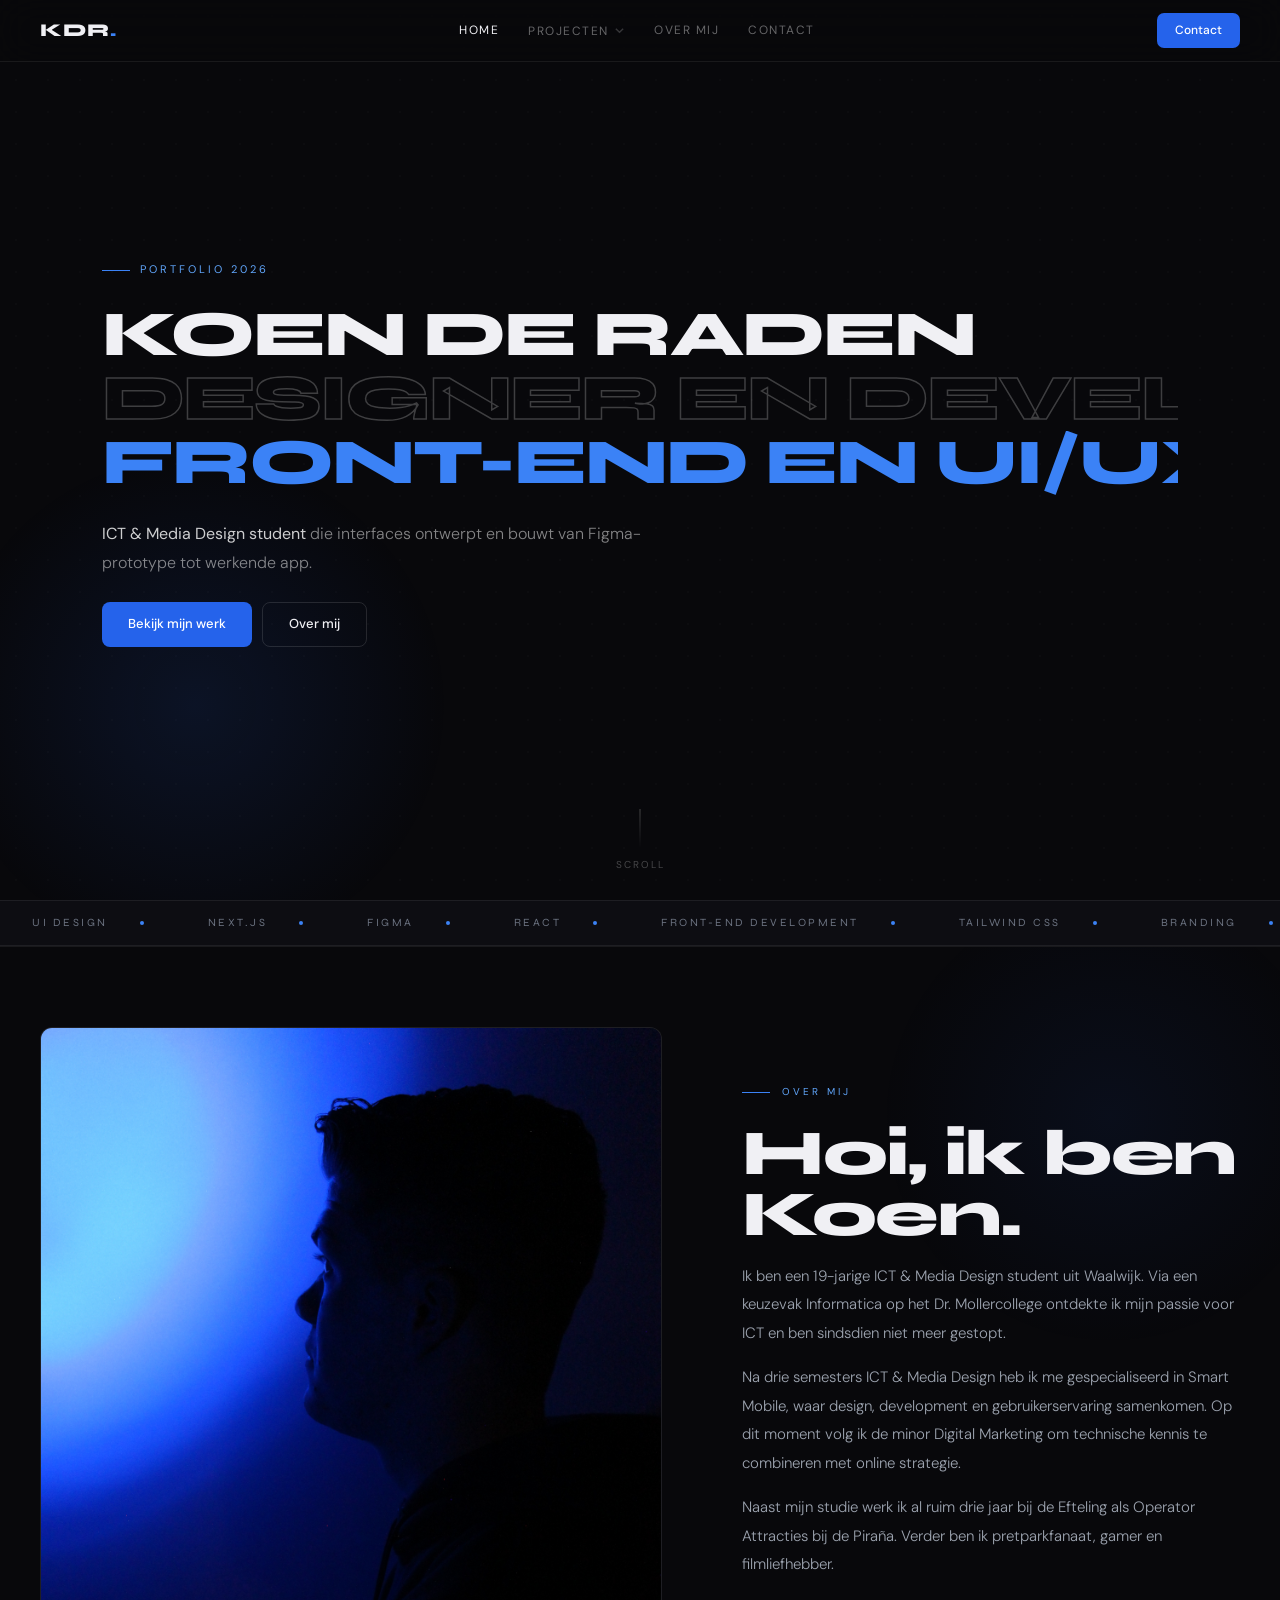
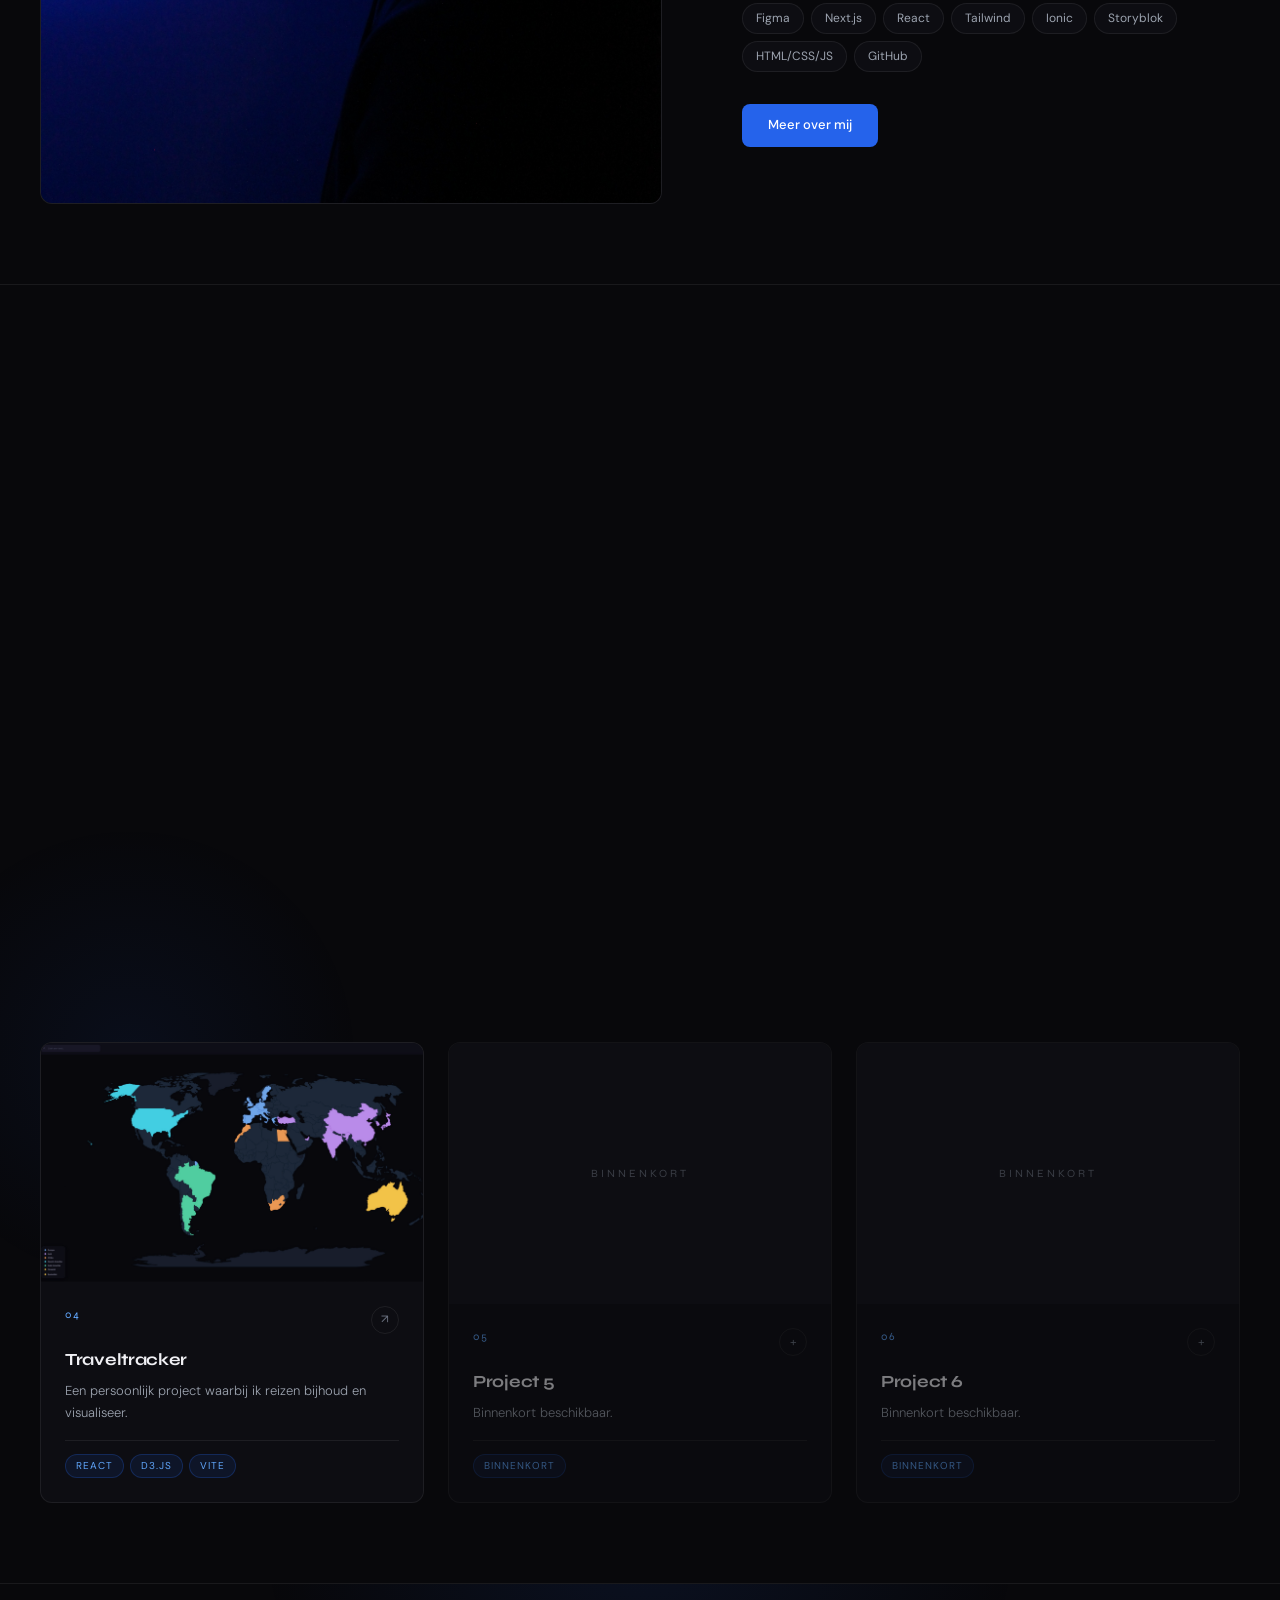
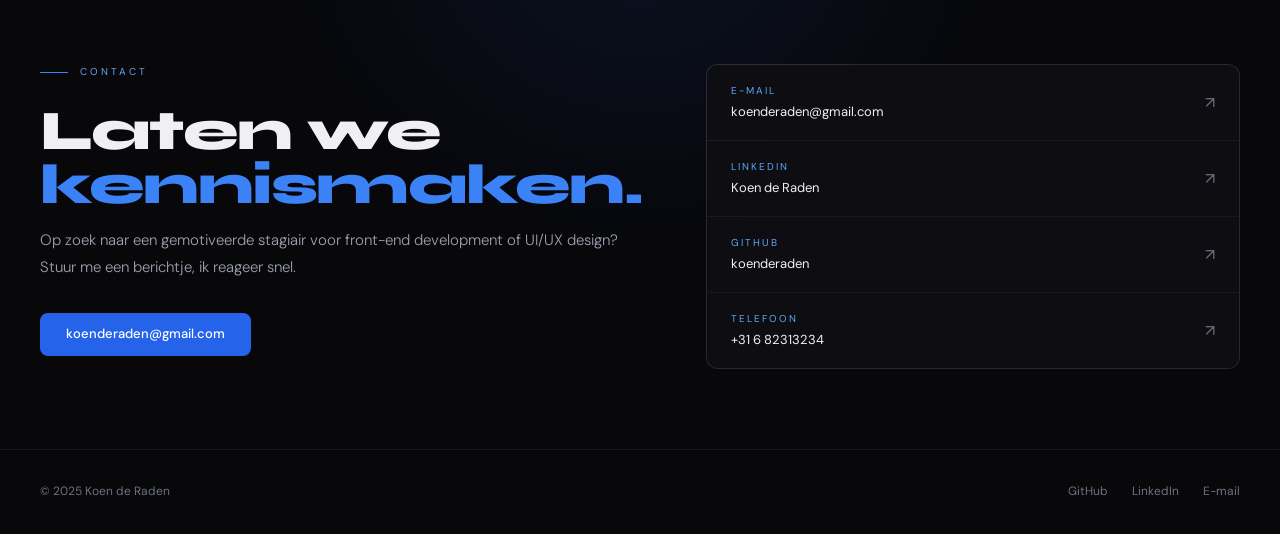
==== commit 15a9e071: "fix: over mij tekst en projecttags bijgewerkt" ====
--- a/index.html
+++ b/index.html
@@ -37,7 +37,7 @@
 <!-- HERO -->
 <section id="hero">
   <div class="hero-content">
-    <div class="hero-eyebrow">Portfolio 2025</div>
+    <div class="hero-eyebrow">Portfolio 2026</div>
     <div class="tw-line l1"><span class="txt">KOEN DE RADEN</span></div>
     <div class="tw-line l2"><span class="txt">DESIGNER EN DEVELOPER</span></div>
     <div class="tw-line l3"><span class="txt">FRONT-END EN UI/UX</span></div>
@@ -92,9 +92,9 @@
         <div class="section-label r">Over mij</div>
         <h2 class="section-title r">Hoi, ik ben<br>Koen.</h2>
         <div class="over-body r">
-          <p>Ik ben een 18-jarige <strong>ICT &amp; Media Design student</strong> uit Waalwijk. Ik ontdekte mijn passie voor ICT op het Dr. Mollercollege en ben sindsdien niet meer gestopt.</p>
-          <p>Ik hou ervan om dingen te maken op het snijvlak van <strong>design en code</strong>. Van Figma-prototype tot werkende Next.js-app, ik doe het liefst het hele traject.</p>
-          <p>Buiten school werk ik bij de <strong>Efteling</strong>, ben ik pretparkfanaat, gamer en filmliefhebber.</p>
+          <p>Ik ben een 19-jarige ICT & Media Design student uit Waalwijk. Via een keuzevak Informatica op het Dr. Mollercollege ontdekte ik mijn passie voor ICT en ben sindsdien niet meer gestopt.</p>
+          <p>Na drie semesters ICT & Media Design heb ik me gespecialiseerd in Smart Mobile, waar design, development en gebruikerservaring samenkomen. Op dit moment volg ik de minor Digital Marketing om technische kennis te combineren met online strategie.</p>
+          <p>Naast mijn studie werk ik al ruim drie jaar bij de Efteling als Operator Attracties bij de Piraña. Verder ben ik pretparkfanaat, gamer en filmliefhebber.</p>
         </div>
         <div class="r" style="display:flex;flex-wrap:wrap;gap:7px;margin-top:1.5rem;">
           <span class="chip">Figma</span><span class="chip">Next.js</span><span class="chip">React</span>
@@ -125,7 +125,7 @@
           <div class="proj-top"><span class="proj-num">01</span><span class="proj-arrow">&#8599;</span></div>
           <h3 class="proj-title">Upendo</h3>
           <p class="proj-desc">UI design, webontwikkeling en branding.</p>
-          <div class="proj-tags"><span class="ptag">UI Design</span><span class="ptag">Web Dev</span><span class="ptag">Figma</span></div>
+          <div class="proj-tags"><span class="ptag">Next.js</span><span class="ptag">React</span><span class="ptag">Tailwind</span><span class="ptag">Figma</span></div>
         </div>
       </a>
 
@@ -137,7 +137,7 @@
           <div class="proj-top"><span class="proj-num">02</span><span class="proj-arrow">&#8599;</span></div>
           <h3 class="proj-title">Marketing Loom</h3>
           <p class="proj-desc">Marketingplatform met Storyblok CMS en Next.js.</p>
-          <div class="proj-tags"><span class="ptag">Next.js</span><span class="ptag">Storyblok</span><span class="ptag">Branding</span></div>
+          <div class="proj-tags"><span class="ptag">Next.js</span><span class="ptag">Storyblok</span><span class="ptag">Tailwind</span></div>
         </div>
       </a>
 
@@ -149,7 +149,7 @@
           <div class="proj-top"><span class="proj-num">03</span><span class="proj-arrow">&#8599;</span></div>
           <h3 class="proj-title">Afvalwijzer</h3>
           <p class="proj-desc">Een smart mobile app gemaakt tijdens de specialisatie Smart Mobile.</p>
-          <div class="proj-tags"><span class="ptag">Smart Mobile</span><span class="ptag">Ionic</span></div>
+          <div class="proj-tags"><span class="ptag">Ionic</span><span class="ptag">Figma</span><span class="ptag">UX Research</span></div>
         </div>
       </a>
 
@@ -161,7 +161,7 @@
           <div class="proj-top"><span class="proj-num">04</span><span class="proj-arrow">&#8599;</span></div>
           <h3 class="proj-title">Traveltracker</h3>
           <p class="proj-desc">Een persoonlijk project waarbij ik reizen bijhoud en visualiseer.</p>
-          <div class="proj-tags"><span class="ptag">Persoonlijk</span><span class="ptag">React</span></div>
+          <div class="proj-tags"><span class="ptag">React</span><span class="ptag">D3.js</span><span class="ptag">Vite</span></div>
         </div>
       </a>
 
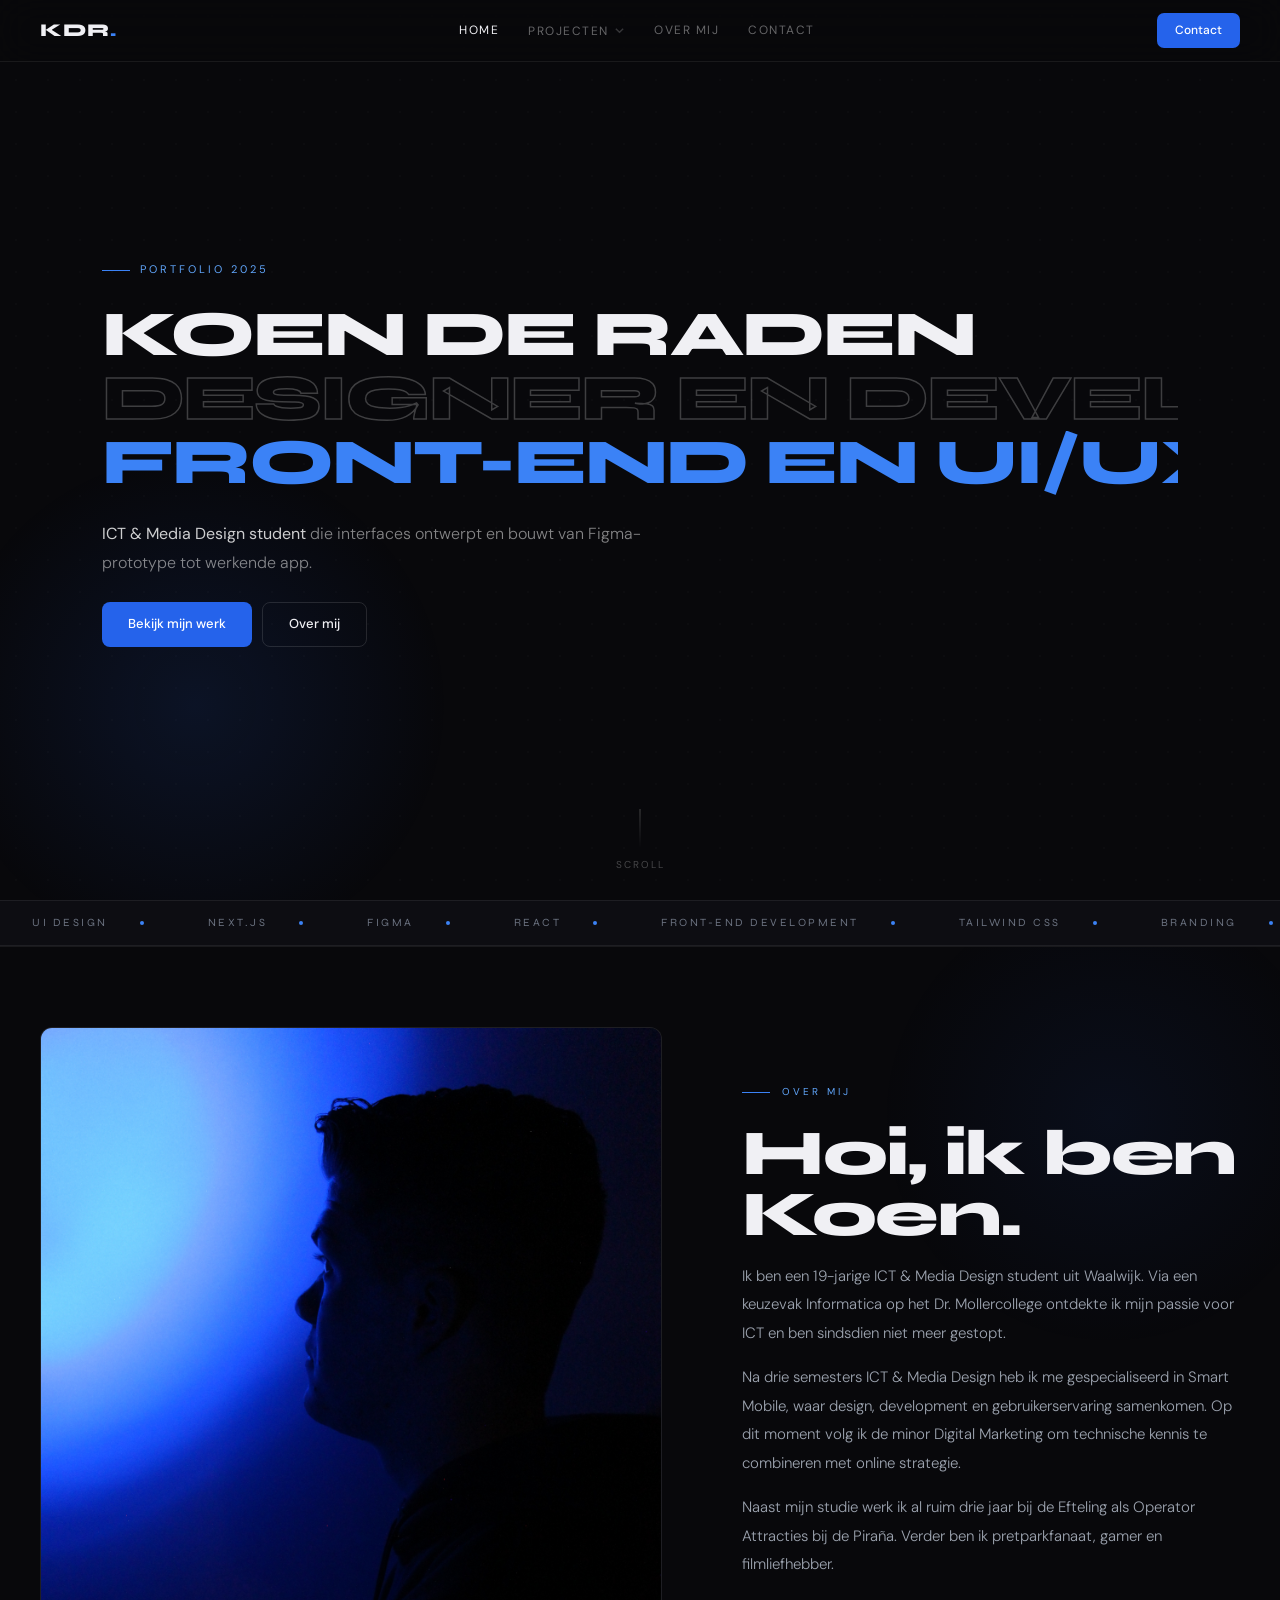
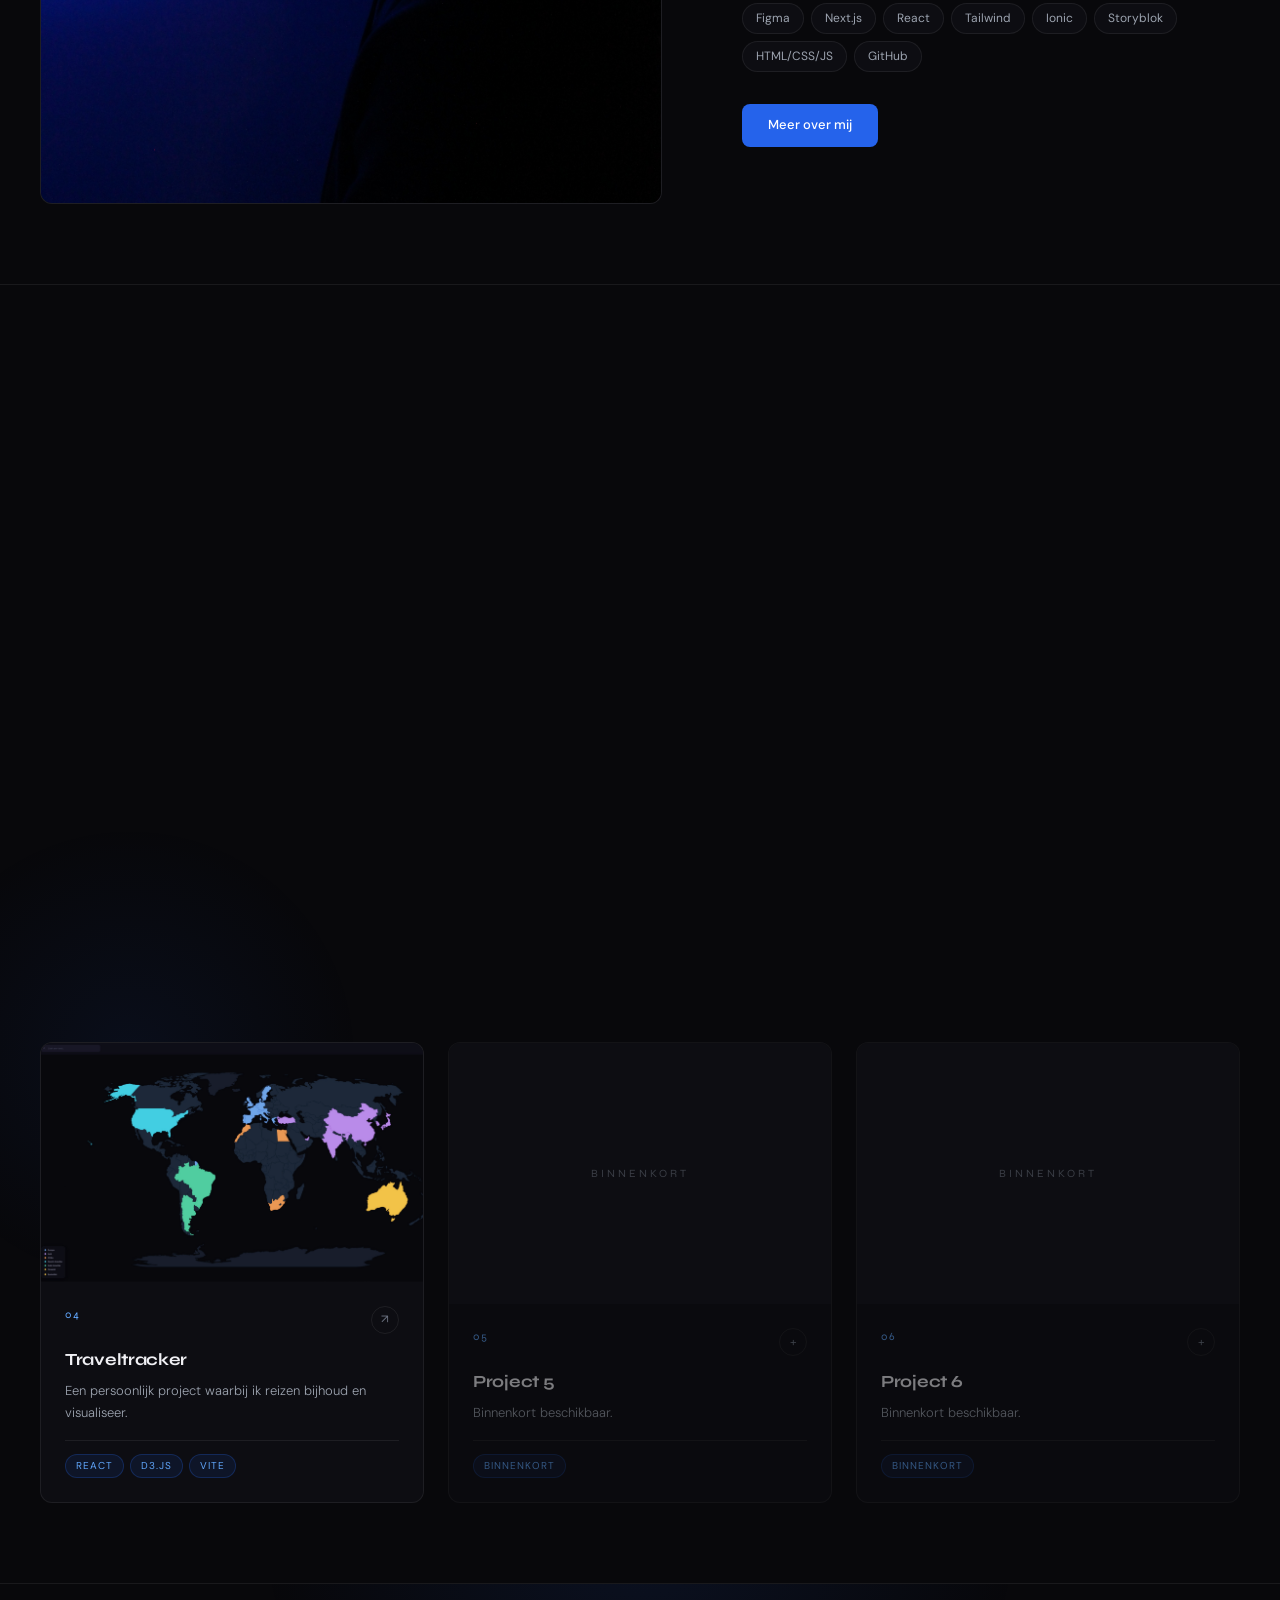
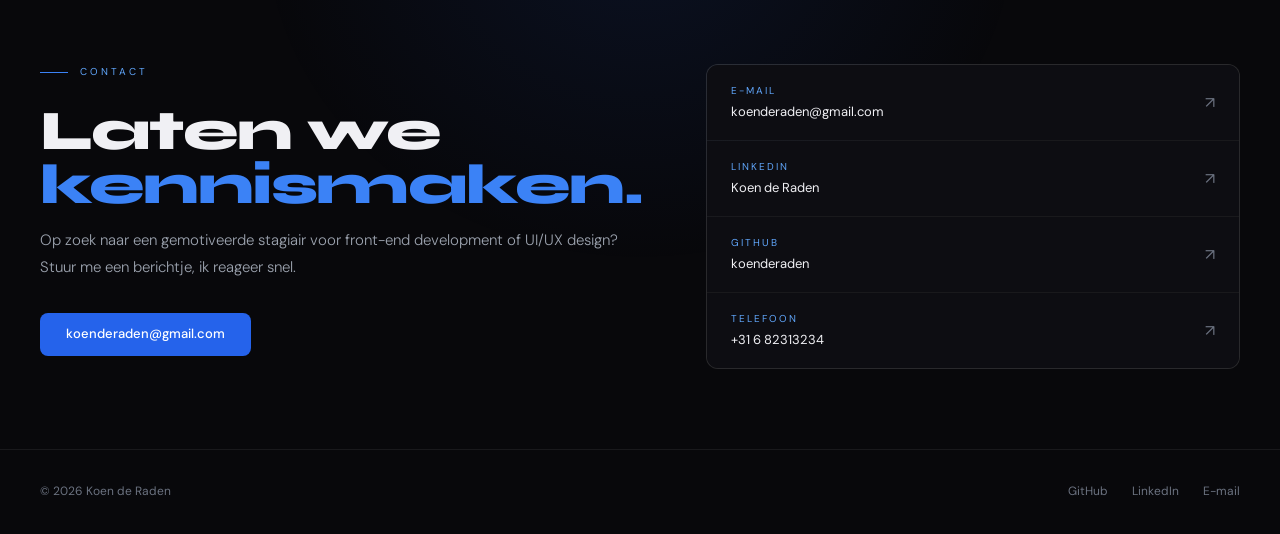
==== commit 922b58a1: "fix: copyright jaar bijgewerkt naar 2026" ====
--- a/index.html
+++ b/index.html
@@ -37,7 +37,7 @@
 <!-- HERO -->
 <section id="hero">
   <div class="hero-content">
-    <div class="hero-eyebrow">Portfolio 2026</div>
+    <div class="hero-eyebrow">Portfolio 2025</div>
     <div class="tw-line l1"><span class="txt">KOEN DE RADEN</span></div>
     <div class="tw-line l2"><span class="txt">DESIGNER EN DEVELOPER</span></div>
     <div class="tw-line l3"><span class="txt">FRONT-END EN UI/UX</span></div>
@@ -218,7 +218,7 @@
 </section>
 
 <footer>
-  <span>&#169; 2025 Koen de Raden</span>
+  <span>&#169; 2026 Koen de Raden</span>
   <div style="display:flex;gap:1.5rem;">
     <a href="https://github.com/koenderaden" target="_blank">GitHub</a>
     <a href="https://www.linkedin.com/in/koen-de-raden-b5a797320" target="_blank">LinkedIn</a>
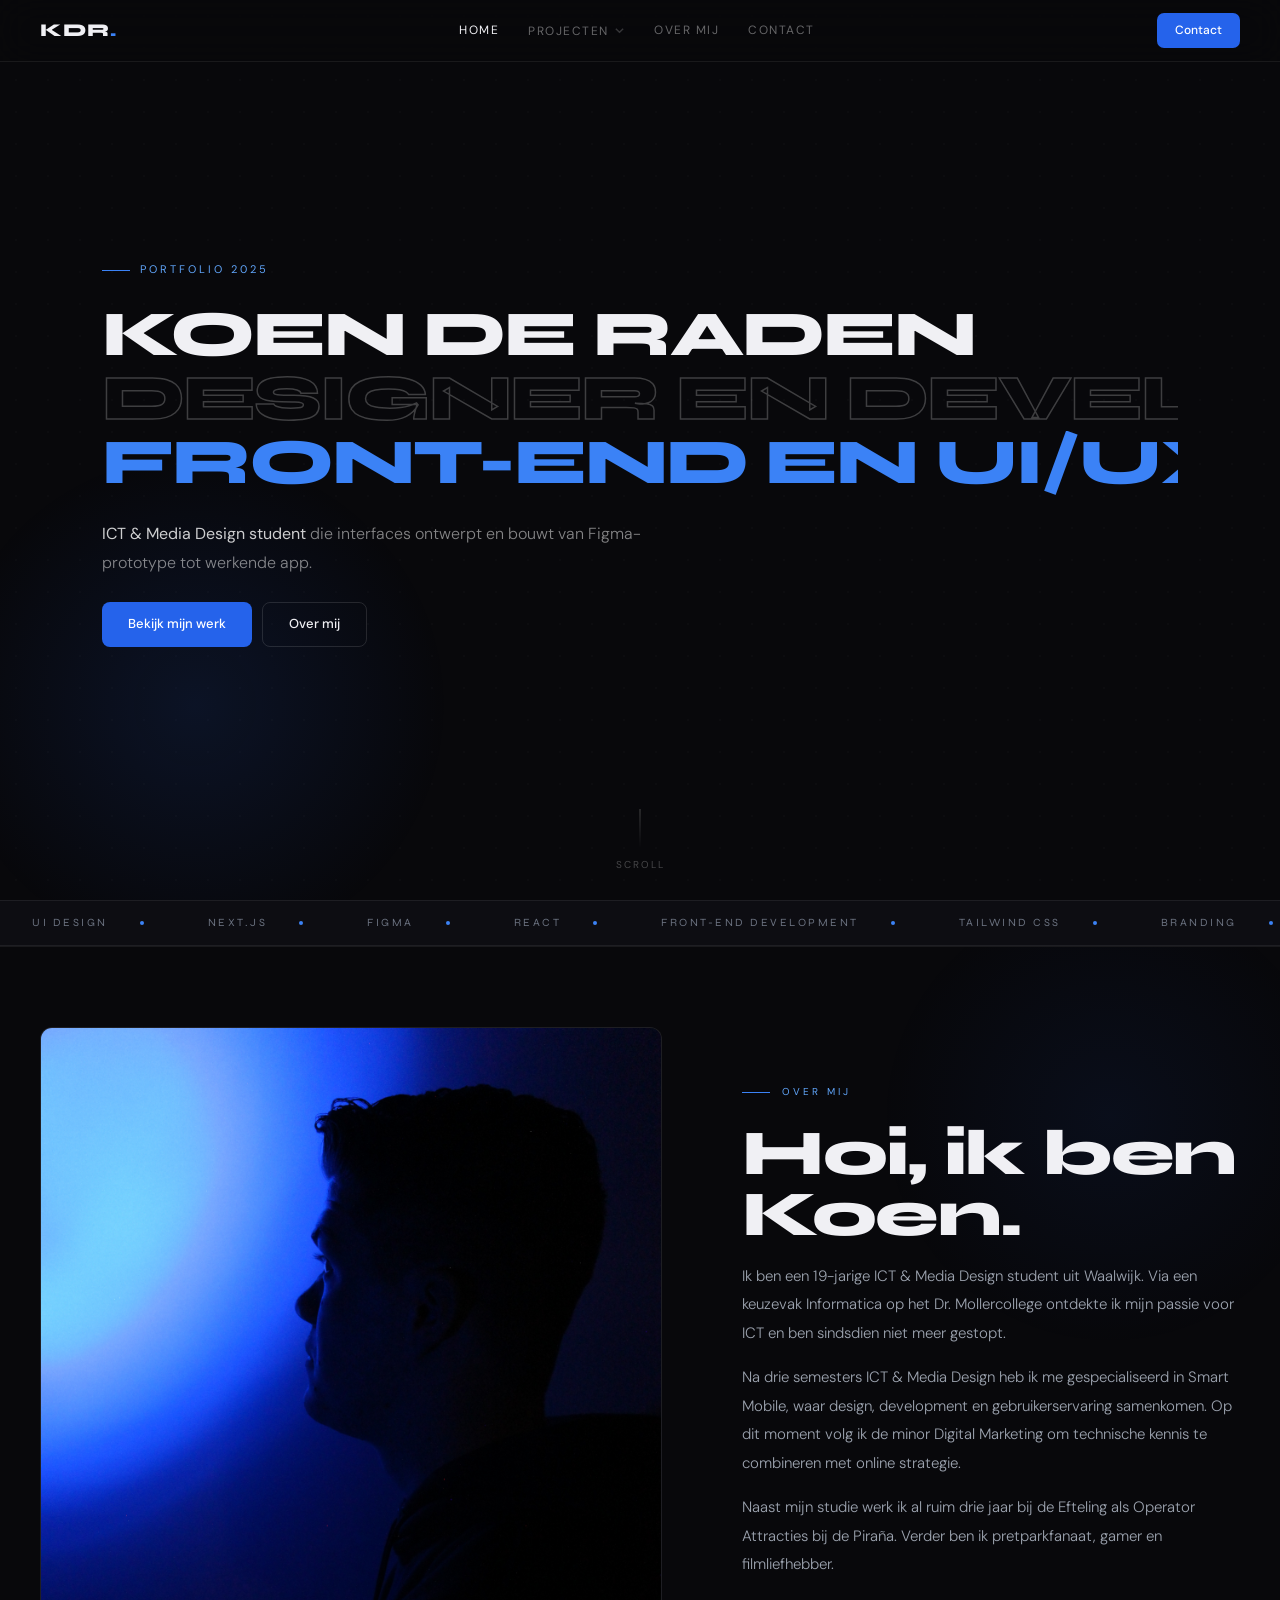
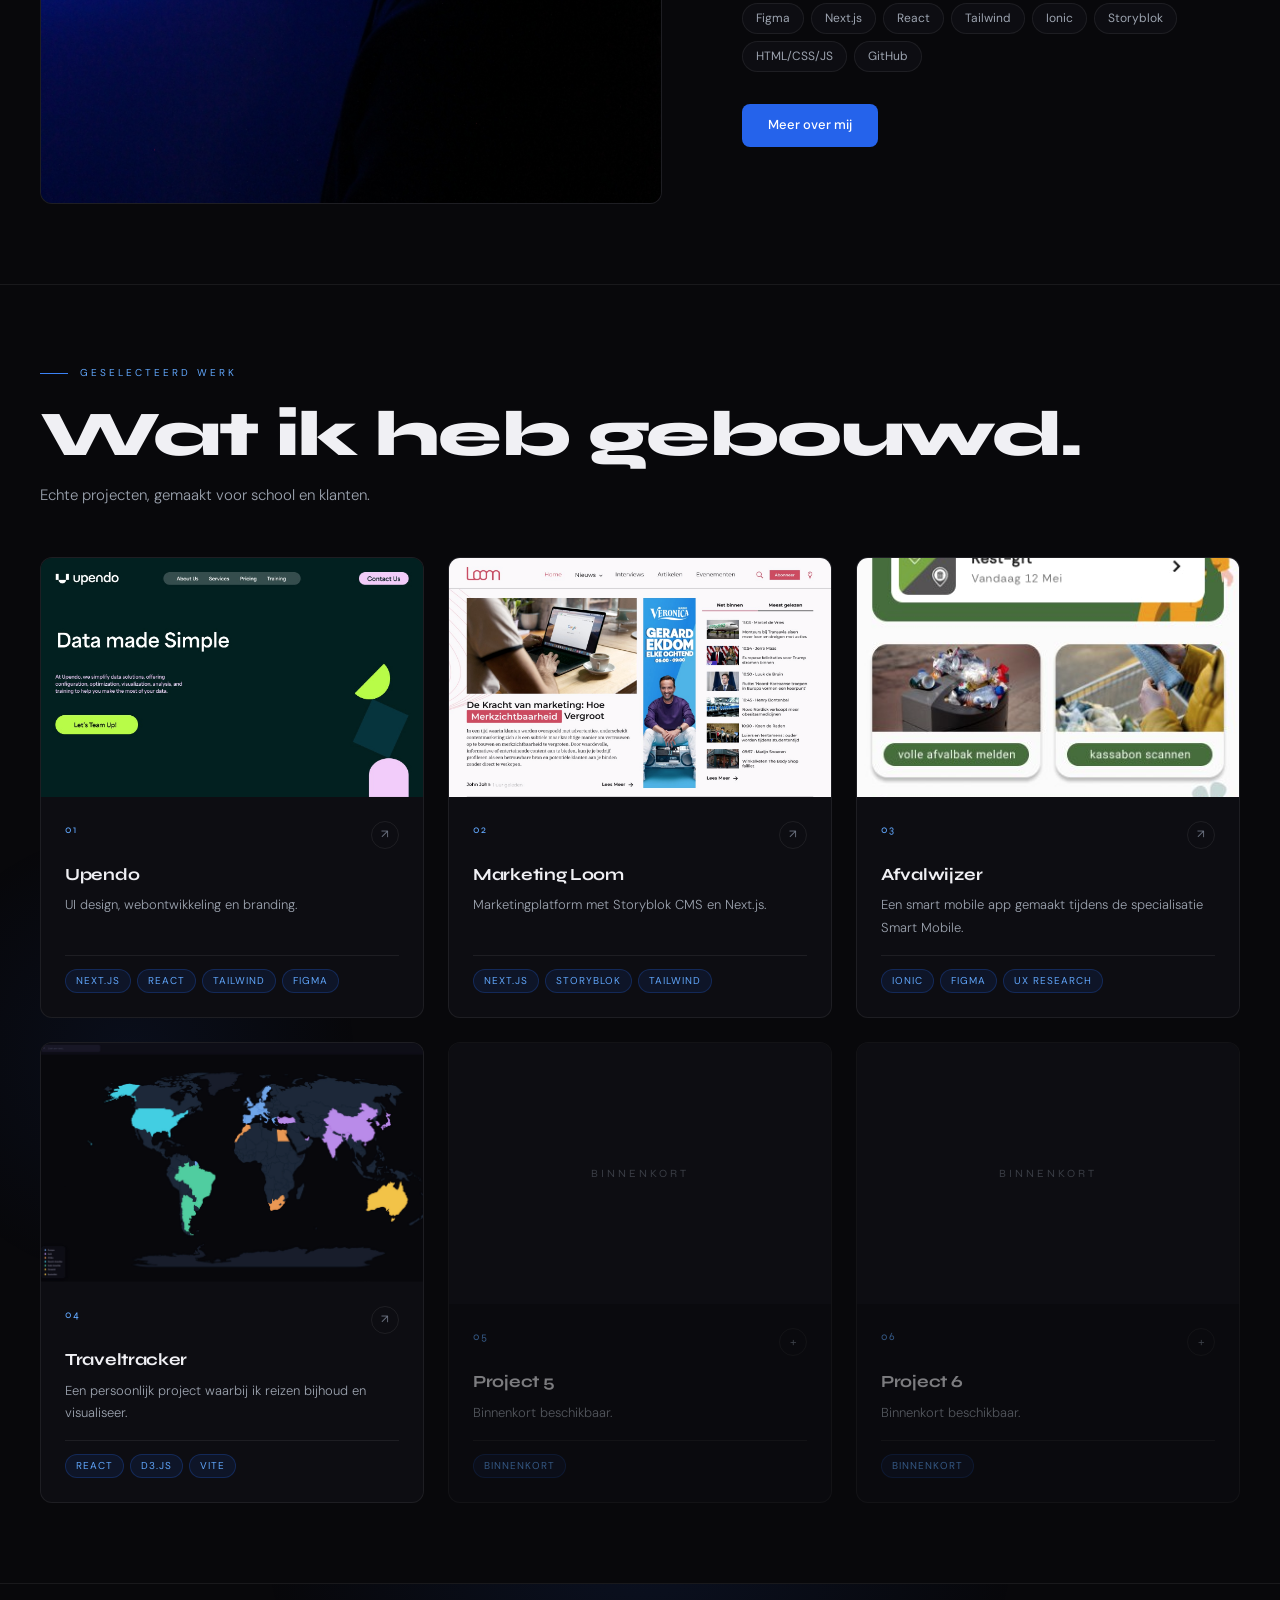
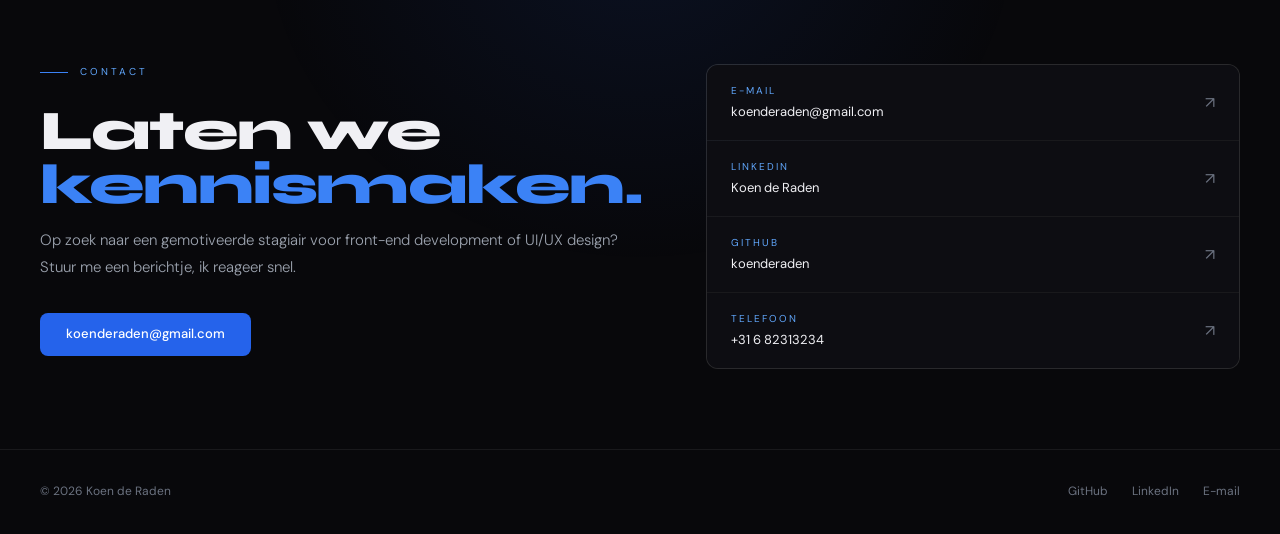
==== commit 75cea8a2: "fix: contact knop en paginatitels aangepast" ====
--- a/index.html
+++ b/index.html
@@ -3,7 +3,7 @@
 <head>
 <meta charset="UTF-8"/>
 <meta name="viewport" content="width=device-width,initial-scale=1.0"/>
-<title>Koen de Raden — Portfolio</title>
+<title>Koen de Raden | Portfolio</title>
 <link rel="stylesheet" href="style.css"/>
 </head>
 <body>
@@ -29,7 +29,7 @@
     <li><a href="index.html#contact">Contact</a></li>
   </ul>
   <div class="nav-right">
-    <a href="mailto:koenderaden@gmail.com" class="nav-cta">Contact</a>
+    <a href="index.html#contact" class="nav-cta">Contact</a>
     <button class="nav-ham" aria-label="Menu"><span></span><span></span><span></span></button>
   </div>
 </nav>
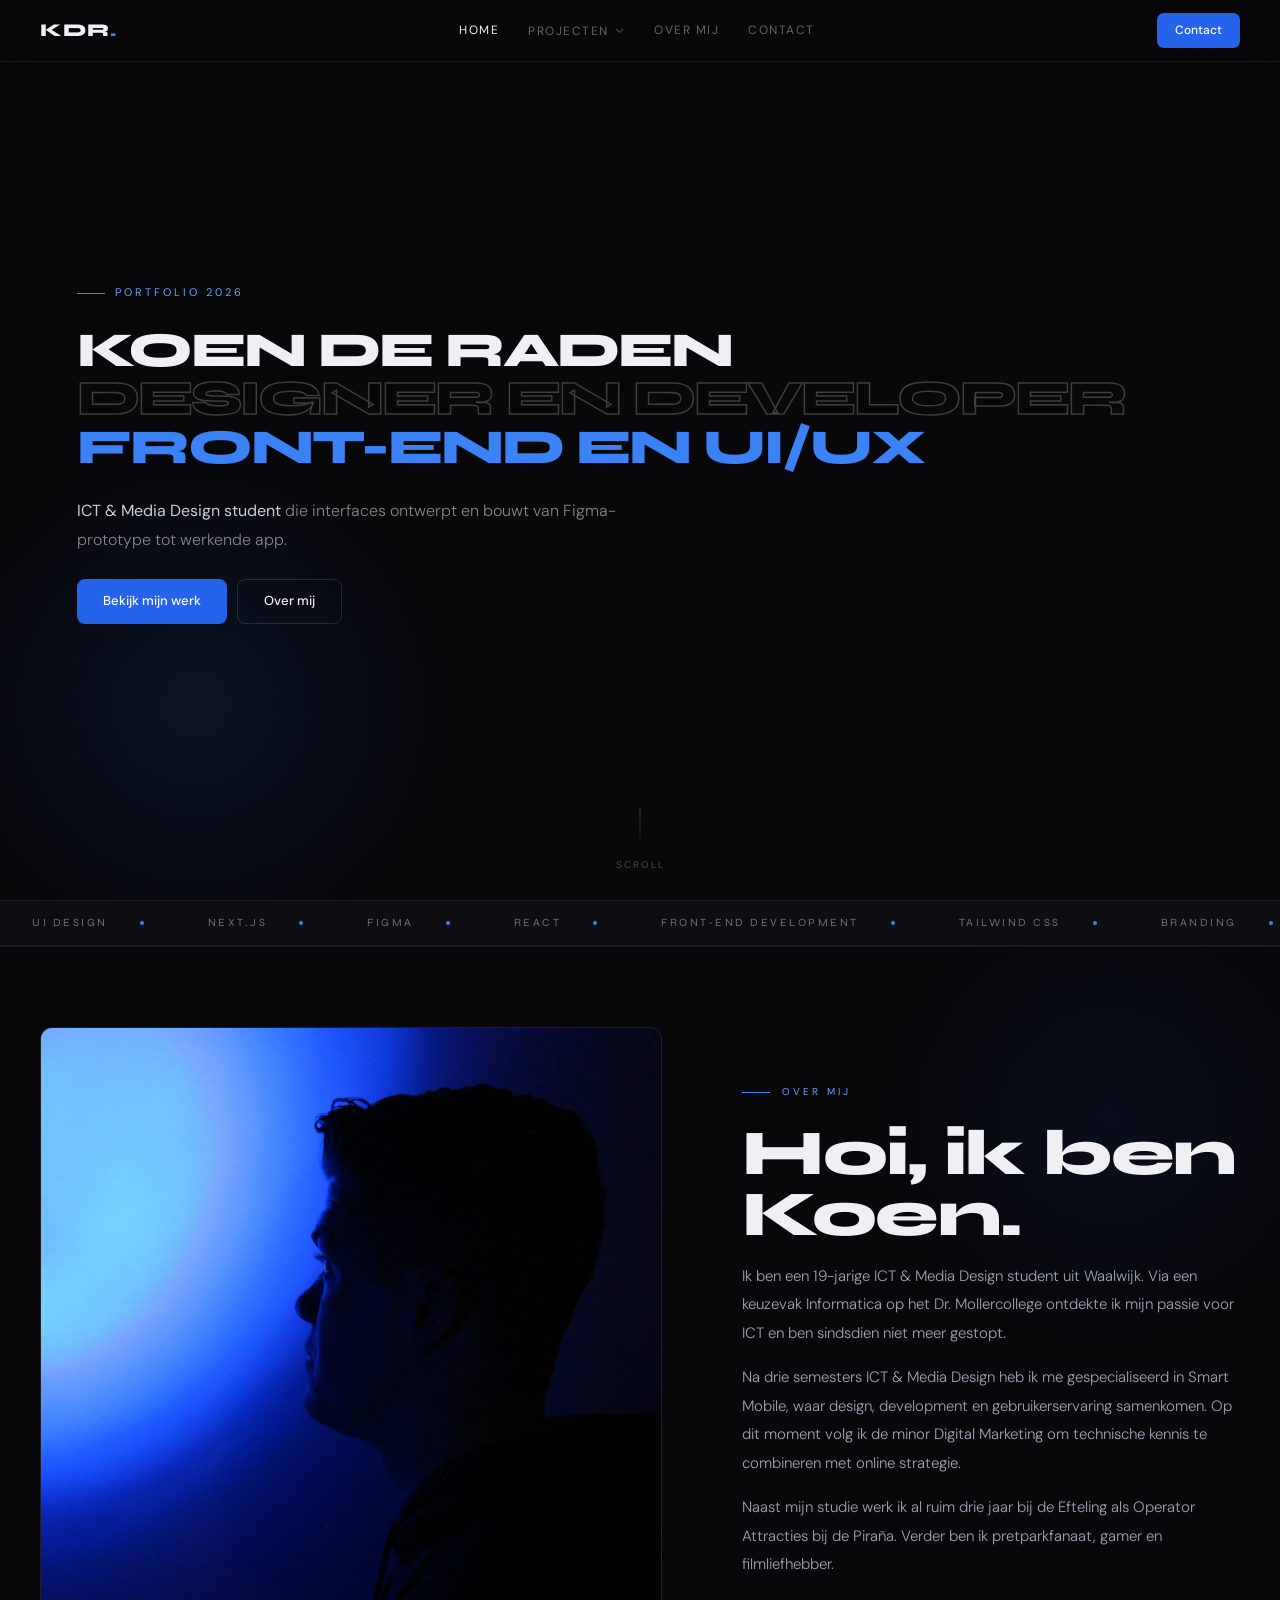
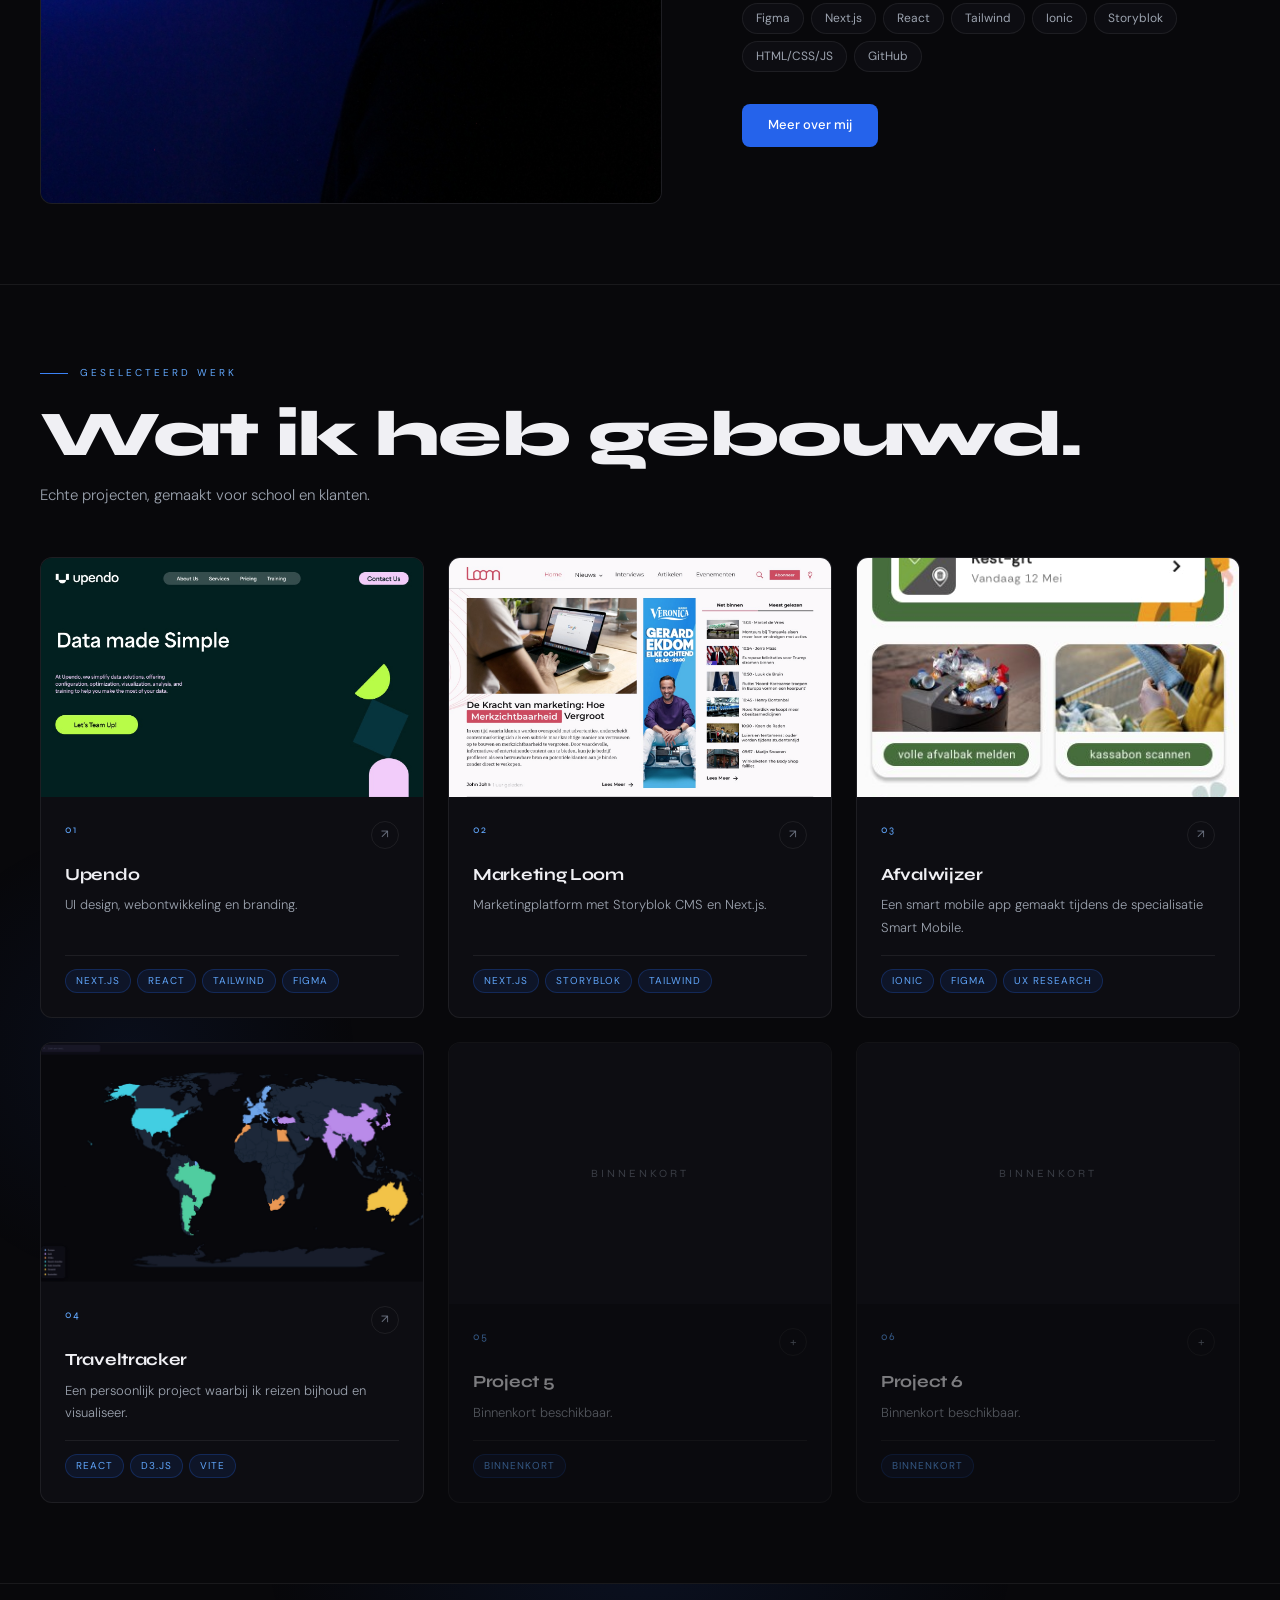
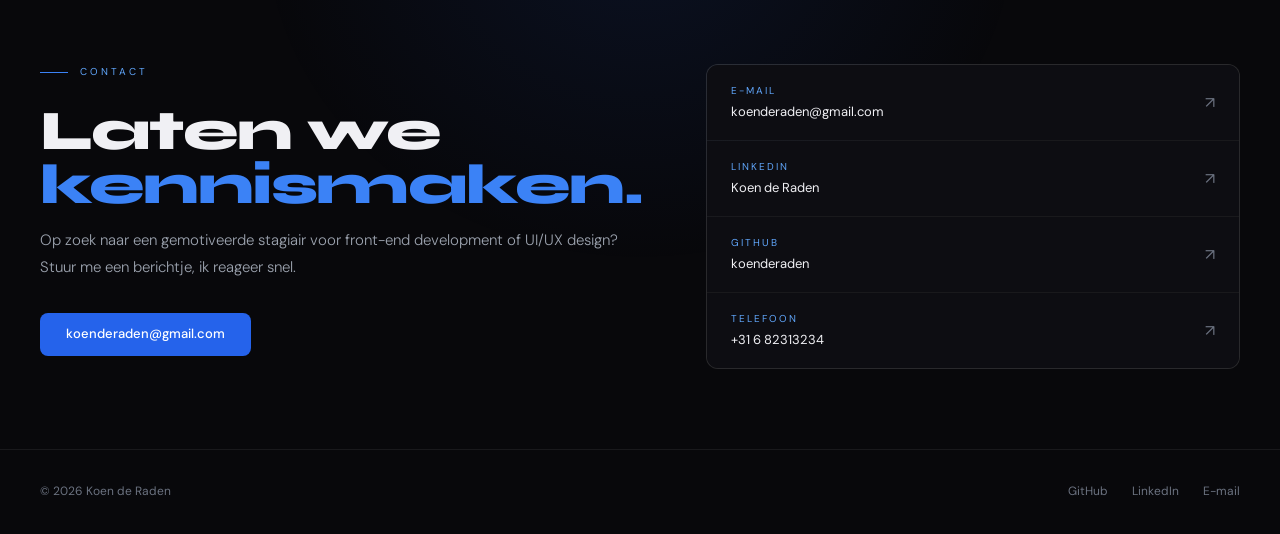
==== commit 446fb683: "fix: hamburger menu en hero tekst aangepast" ====
--- a/index.html
+++ b/index.html
@@ -37,7 +37,7 @@
 <!-- HERO -->
 <section id="hero">
   <div class="hero-content">
-    <div class="hero-eyebrow">Portfolio 2025</div>
+    <div class="hero-eyebrow">Portfolio 2026</div>
     <div class="tw-line l1"><span class="txt">KOEN DE RADEN</span></div>
     <div class="tw-line l2"><span class="txt">DESIGNER EN DEVELOPER</span></div>
     <div class="tw-line l3"><span class="txt">FRONT-END EN UI/UX</span></div>
@@ -229,28 +229,66 @@
 <script>
 var ham = document.querySelector('.nav-ham');
 var nl  = document.querySelector('.nav-links');
-if (ham) ham.addEventListener('click', function() { nl.classList.toggle('open'); });
+
+// Hamburger menu
+if (ham) ham.addEventListener('click', function() {
+  nl.classList.toggle('open');
+});
+
+// Projecten dropdown — mobiel: klik, desktop: hover
 var dropdowns = document.querySelectorAll('.has-dd');
 dropdowns.forEach(function(dd) {
   var t;
+  var btn = dd.querySelector('.nav-btn');
+
+  // Desktop hover
   dd.addEventListener('mouseenter', function() {
+    if (window.innerWidth <= 768) return;
     clearTimeout(t);
     var d = dd.querySelector('.dropdown');
     d.style.opacity='1';d.style.visibility='visible';d.style.pointerEvents='auto';d.style.transform='translateY(0)';
   });
   dd.addEventListener('mouseleave', function() {
+    if (window.innerWidth <= 768) return;
     t = setTimeout(function() {
       var d = dd.querySelector('.dropdown');
       d.style.opacity='0';d.style.visibility='hidden';d.style.pointerEvents='none';d.style.transform='translateY(4px)';
     }, 200);
   });
+
+  // Mobiel klik op knop
+  if (btn) {
+    btn.addEventListener('click', function(e) {
+      if (window.innerWidth > 768) return;
+      e.stopPropagation();
+      dd.classList.toggle('dd-open');
+    });
+  }
 });
+
+// Scroll reveal
 var io = new IntersectionObserver(function(entries) {
   entries.forEach(function(e, i) {
-    if (e.isIntersecting) { setTimeout(function() { e.target.classList.add('in'); }, i * 70); io.unobserve(e.target); }
+    if (e.isIntersecting) {
+      setTimeout(function() { e.target.classList.add('in'); }, i * 70);
+      io.unobserve(e.target);
+    }
   });
 }, { threshold: 0.06 });
 document.querySelectorAll('.r, .r2').forEach(function(el) { io.observe(el); });
+
+// Skill bars
+document.querySelectorAll('.sbar-fill').forEach(function(bar) {
+  var o = new IntersectionObserver(function(entries) {
+    entries.forEach(function(e) {
+      if (e.isIntersecting) {
+        setTimeout(function() { bar.style.width = bar.dataset.w + '%'; }, 200);
+        o.unobserve(bar);
+      }
+    });
+  }, { threshold: 0.5 });
+  o.observe(bar);
+});
 </script>
 
 </body>
--- a/style.css
+++ b/style.css
@@ -264,7 +264,8 @@
 .hero-content {
   position: relative; z-index: 2;
   width: 100%;
-  padding: 62px 8vw 6vh 8vw;
+  max-width: 100%;
+  padding: 62px 6vw 6vh 6vw;
   display: flex; flex-direction: column; justify-content: center;
   min-height: 100vh;
 }
@@ -275,7 +276,7 @@
   opacity: 0; animation: fadein .5s .3s both;
 }
 .hero-eyebrow::before { content: ''; display: block; width: 28px; height: 1px; background: var(--blue2); }
-.tw-line { font-family: var(--fh); font-size: clamp(2.4rem, 5.0vw, 6.0rem); font-weight: 800; letter-spacing: -2px; line-height: 1.0; display: flex; align-items: center; }
+.tw-line { font-family: var(--fh); font-size: clamp(2rem, 3.8vw, 5rem); font-weight: 800; letter-spacing: -2px; line-height: 1.0; display: flex; align-items: center; overflow: hidden; }
 .tw-line .txt { white-space: nowrap; display: inline-block; overflow: hidden; }
 .l1 .txt { animation: typewriter .55s steps(30) .6s  both; }
 .l2 .txt { animation: typewriter .5s  steps(30) 1.3s both; color: transparent; -webkit-text-stroke: 1.5px rgba(255,255,255,.22); }
@@ -492,14 +493,18 @@
   .nav-ham { display: flex; }
   .nav-cta { display: none; }
   .dropdown {
-    position: static; opacity: 1; visibility: visible;
-    pointer-events: auto; transform: none;
-    background: transparent; border: none; box-shadow: none;
-    padding: 0 0 0 1rem;
+    position: static; opacity: 0; visibility: hidden;
+    pointer-events: none; max-height: 0; overflow: hidden;
+    transform: none; background: transparent; border: none;
+    box-shadow: none; padding: 0 0 0 1rem; transition: all .3s;
   }
+  .has-dd.dd-open .dropdown {
+    opacity: 1; visibility: visible; pointer-events: auto; max-height: 500px;
+  }
+  .has-dd.dd-open .chev { transform: rotate(180deg); }
   .wrap { padding: 3.5rem 1.25rem; }
   .hero-content { padding: 80px 1.25rem 4vh; }
-  .tw-line { font-size: clamp(2rem, 8vw, 4rem) !important; }
+  .tw-line { font-size: clamp(1.8rem, 7vw, 3rem) !important; }
   .hero-sub { font-size: 14px; max-width: 100%; }
   .section-title { font-size: clamp(1.8rem, 6vw, 3rem); }
   .page-title { font-size: clamp(2rem, 8vw, 3.5rem); }
